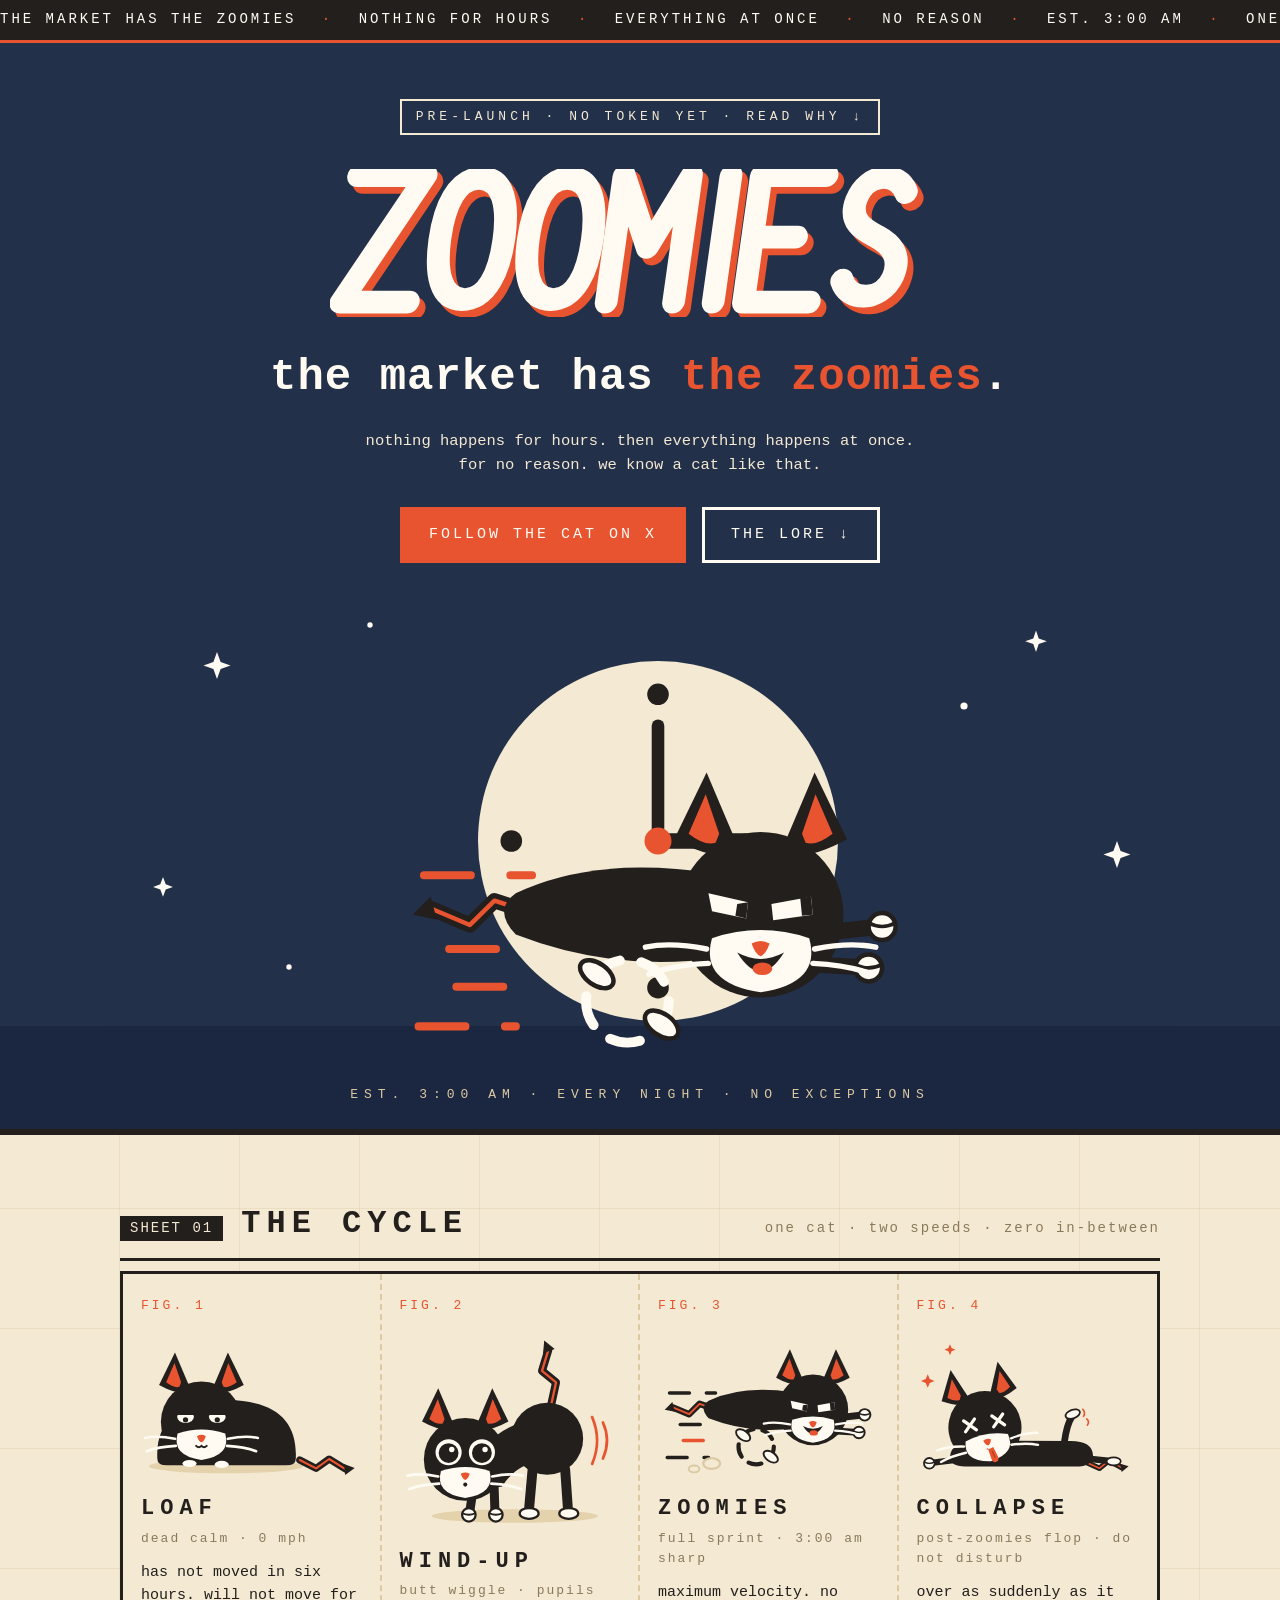
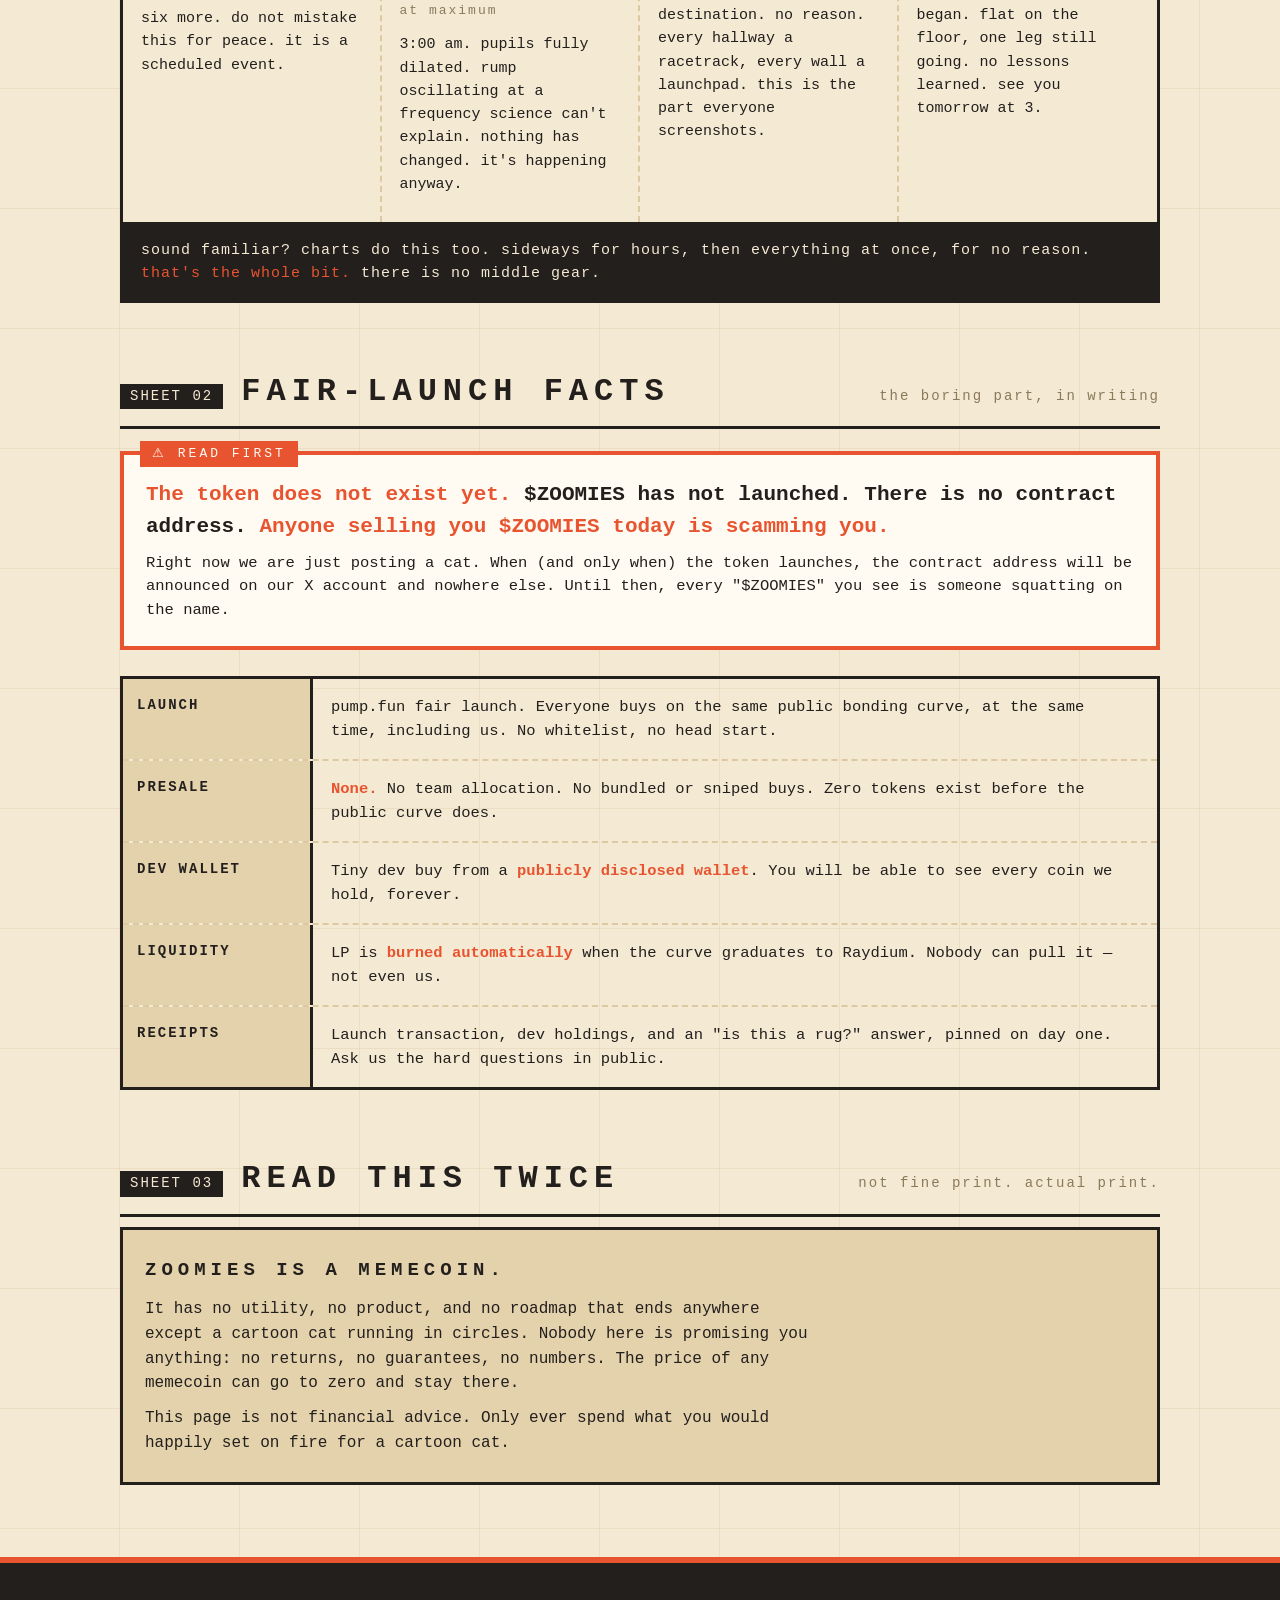
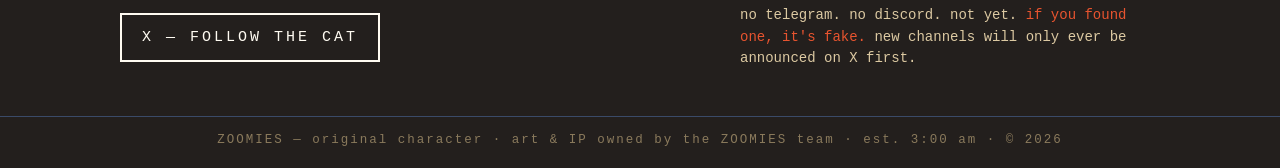
==== index.html @ c8ecef13 "Deploy ZOOMIES one-pager" ====
<!doctype html>
<html lang="en">
<head>
<meta charset="utf-8">
<meta name="viewport" content="width=device-width, initial-scale=1">
<title>ZOOMIES — the market has the zoomies</title>
<meta name="description" content="ZOOMIES: a cat that inexplicably sprints at full speed at 3am. Dead calm or maximum velocity, no in-between. Pre-launch — the token does not exist yet.">
<meta property="og:title" content="ZOOMIES — the market has the zoomies">
<meta property="og:description" content="A cat that inexplicably sprints at full speed at 3am. Pre-launch: the token does not exist yet — anyone selling you $ZOOMIES today is scamming you.">
<link rel="icon" href="data:image/svg+xml,%3Csvg xmlns='http://www.w3.org/2000/svg' viewBox='0 0 100 100'%3E%3Crect width='100' height='100' fill='%23E8542F'/%3E%3Ccircle cx='50' cy='52' r='42' fill='%23F4E9D3'/%3E%3Cpath d='M28 40 L37 18 L48 37 Z' fill='%23231F1D'/%3E%3Cpath d='M72 40 L63 18 L52 37 Z' fill='%23231F1D'/%3E%3Ccircle cx='50' cy='60' r='27' fill='%23231F1D'/%3E%3Ccircle cx='41' cy='56' r='7' fill='%23FFFBF2'/%3E%3Ccircle cx='59' cy='56' r='7' fill='%23FFFBF2'/%3E%3Ccircle cx='41' cy='57' r='5' fill='%23231F1D'/%3E%3Ccircle cx='59' cy='57' r='5' fill='%23231F1D'/%3E%3C/svg%3E">
<style>
  :root{
    --ink:#231F1D;
    --paper:#F4E9D3;
    --milk:#FFFBF2;
    --signal:#E8542F;
    --night:#22304A;
    --night-deep:#1B2740;
    --toast:#E3D2AC;
    --toast-line:#DCC9A2;
    --mono:"Courier New", Courier, "Nimbus Mono PS", monospace;
  }
  *{box-sizing:border-box;margin:0;padding:0}
  html{scroll-behavior:smooth}
  body{
    background:var(--paper);
    color:var(--ink);
    font-family:var(--mono);
    font-size:17px;
    line-height:1.55;
    /* faint print-paper grain: hairline registration grid */
    background-image:
      repeating-linear-gradient(0deg, transparent 0 119px, rgba(220,201,162,.35) 119px 120px),
      repeating-linear-gradient(90deg, transparent 0 119px, rgba(220,201,162,.35) 119px 120px);
  }
  a{color:inherit}
  img,svg{display:block;max-width:100%}
  .visually-hidden{position:absolute;width:1px;height:1px;overflow:hidden;clip:rect(0 0 0 0);white-space:nowrap}

  /* ---------- ticker ---------- */
  .ticker{
    background:var(--ink);
    color:var(--milk);
    overflow:hidden;
    border-bottom:3px solid var(--signal);
    font-size:14px;
    letter-spacing:3px;
    text-transform:uppercase;
    padding:9px 0;
    white-space:nowrap;
  }
  .ticker__track{display:inline-block;white-space:nowrap;padding-left:0}
  .ticker__track b{color:var(--signal);font-weight:normal;padding:0 14px}

  /* ---------- hero ---------- */
  .hero{
    background:var(--night);
    color:var(--milk);
    border-bottom:6px solid var(--ink);
    position:relative;
    overflow:hidden;
  }
  .hero__inner{max-width:1080px;margin:0 auto;padding:56px 20px 0}
  .hero__badge{
    display:inline-block;
    border:2px solid var(--paper);
    color:var(--paper);
    font-size:13px;
    letter-spacing:4px;
    padding:6px 14px;
    text-decoration:none;
  }
  .hero__badge:hover{background:var(--paper);color:var(--night)}
  .hero__wordmark{margin:34px auto 0;max-width:620px}
  .hero__tagline{
    text-align:center;
    font-size:clamp(24px,4.6vw,44px);
    font-weight:bold;
    letter-spacing:1px;
    margin:26px auto 0;
    max-width:820px;
  }
  .hero__tagline em{font-style:normal;color:var(--signal)}
  .hero__sub{
    text-align:center;
    color:var(--paper);
    max-width:560px;
    margin:18px auto 0;
    font-size:15.5px;
  }
  .hero__cta{
    display:flex;
    justify-content:center;
    gap:16px;
    flex-wrap:wrap;
    margin:30px auto 8px;
  }
  .btn{
    font-family:var(--mono);
    font-size:15px;
    letter-spacing:3px;
    text-transform:uppercase;
    text-decoration:none;
    padding:13px 26px;
    border:3px solid var(--milk);
    color:var(--milk);
    background:transparent;
  }
  .btn--solid{background:var(--signal);border-color:var(--signal);color:var(--milk)}
  .btn--solid:hover{background:var(--milk);color:var(--signal)}
  .btn:hover{background:var(--milk);color:var(--night)}
  /* the SVG's ground band occupies the bottom 9.64% of its height;
     this gradient extends the band full-bleed across the section */
  .hero__art{
    margin-top:8px;
    background:linear-gradient(to top, var(--night-deep) 9.64%, transparent 9.64%);
  }
  .hero__art svg{max-width:1080px;margin:0 auto}
  .hero__est{
    background:var(--night-deep);
    text-align:center;
    color:var(--toast-line);
    letter-spacing:6px;
    font-size:13px;
    margin:0;
    padding:10px 20px 24px;
  }

  /* ---------- sheet sections ---------- */
  .sheet{max-width:1080px;margin:64px auto;padding:0 20px}
  .sheet__head{
    display:flex;
    align-items:baseline;
    gap:18px;
    border-bottom:3px solid var(--ink);
    padding-bottom:10px;
    margin-bottom:10px;
    flex-wrap:wrap;
  }
  .sheet__no{
    background:var(--ink);
    color:var(--paper);
    padding:2px 10px;
    font-size:14px;
    letter-spacing:2px;
  }
  .sheet__title{
    font-size:clamp(22px,3.4vw,32px);
    letter-spacing:6px;
    text-transform:uppercase;
    font-weight:bold;
  }
  .sheet__note{color:#8A7A5C;font-size:14px;letter-spacing:2px;margin-left:auto}

  /* ---------- lore panels ---------- */
  .cycle{
    display:grid;
    grid-template-columns:repeat(auto-fit,minmax(230px,1fr));
    gap:0;
    border:3px solid var(--ink);
    background:var(--paper);
  }
  .beat{
    border-right:2px dashed var(--toast-line);
    padding:22px 18px 26px;
    display:flex;
    flex-direction:column;
  }
  .beat:last-child{border-right:none}
  .beat__num{
    font-size:13px;
    letter-spacing:3px;
    color:var(--signal);
    margin-bottom:6px;
  }
  .beat__art{margin:6px 0 14px;min-height:150px;display:flex;align-items:flex-end}
  .beat__art svg{width:100%;height:auto}
  .beat__name{
    font-size:22px;
    font-weight:bold;
    letter-spacing:6px;
    margin-bottom:2px;
  }
  .beat__speed{font-size:13px;letter-spacing:2px;color:#8A7A5C;margin-bottom:12px}
  .beat__text{font-size:15px}
  .cycle-footnote{
    border:3px solid var(--ink);
    border-top:none;
    background:var(--ink);
    color:var(--paper);
    padding:14px 18px;
    font-size:15px;
    letter-spacing:1px;
  }
  .cycle-footnote b{color:var(--signal);font-weight:normal}

  /* ---------- facts ---------- */
  .scam-warning{
    border:4px solid var(--signal);
    background:var(--milk);
    padding:24px 22px;
    margin:22px 0 26px;
    position:relative;
  }
  .scam-warning::before{
    content:"⚠ READ FIRST";
    position:absolute;
    top:-14px;
    left:16px;
    background:var(--signal);
    color:var(--milk);
    font-size:13px;
    letter-spacing:3px;
    padding:3px 12px;
  }
  .scam-warning p{font-size:clamp(17px,2.4vw,21px);font-weight:bold;line-height:1.5}
  .scam-warning p+p{margin-top:10px;font-weight:normal;font-size:15.5px}
  .scam-warning .no-token{color:var(--signal)}
  .facts{border:3px solid var(--ink)}
  .fact{
    display:grid;
    grid-template-columns:190px 1fr;
    border-bottom:2px dashed var(--toast-line);
  }
  .fact:last-child{border-bottom:none}
  .fact dt{
    background:var(--toast);
    padding:16px 14px;
    font-weight:bold;
    letter-spacing:2px;
    font-size:14px;
    text-transform:uppercase;
    border-right:3px solid var(--ink);
  }
  .fact dd{padding:16px 18px;font-size:15.5px}
  .fact dd b{color:var(--signal);font-weight:bold}

  /* ---------- disclosure ---------- */
  .disclosure{
    border:3px solid var(--ink);
    background:var(--toast);
    padding:26px 22px;
  }
  .disclosure h3{
    font-size:19px;
    letter-spacing:5px;
    margin-bottom:12px;
    text-transform:uppercase;
  }
  .disclosure p{font-size:16px;max-width:70ch}
  .disclosure p+p{margin-top:10px}

  /* ---------- footer ---------- */
  footer{
    background:var(--ink);
    color:var(--paper);
    border-top:6px solid var(--signal);
    margin-top:72px;
  }
  .foot__inner{
    max-width:1080px;
    margin:0 auto;
    padding:42px 20px 46px;
    display:flex;
    flex-wrap:wrap;
    gap:26px;
    align-items:center;
    justify-content:space-between;
  }
  .foot__links a{
    color:var(--milk);
    letter-spacing:3px;
    text-transform:uppercase;
    font-size:15px;
    text-decoration:none;
    border:2px solid var(--milk);
    padding:11px 20px;
    display:inline-block;
  }
  .foot__links a:hover{background:var(--signal);border-color:var(--signal)}
  .foot__fake{font-size:14px;color:var(--toast-line);max-width:420px}
  .foot__fake b{color:var(--signal);font-weight:normal}
  .foot__legal{
    border-top:1px solid #3a4a68;
    text-align:center;
    font-size:12.5px;
    letter-spacing:2px;
    color:#8A7A5C;
    padding:14px 20px 18px;
  }

  @media (max-width:560px){
    .fact{grid-template-columns:1fr}
    .fact dt{border-right:none;border-bottom:2px solid var(--ink);padding:10px 14px}
    .beat{border-right:none;border-bottom:2px dashed var(--toast-line)}
    .beat:last-child{border-bottom:none}
  }

  /* ---------- motion (only if user allows) ---------- */
  @media (prefers-reduced-motion: no-preference){
    .ticker__track{animation:ticker 26s linear infinite}
    @keyframes ticker{from{transform:translateX(0)}to{transform:translateX(-50%)}}

    .spin{transform-box:fill-box;transform-origin:center;animation:spin .45s linear infinite}
    @keyframes spin{to{transform:rotate(360deg)}}

    .streak{stroke-dasharray:52 44;animation:streak .5s linear infinite}
    @keyframes streak{to{stroke-dashoffset:-96}}

    .twinkle{animation:twinkle 2.6s ease-in-out infinite}
    .twinkle:nth-child(2n){animation-delay:.9s}
    .twinkle:nth-child(3n){animation-delay:1.7s;animation-duration:3.4s}
    @keyframes twinkle{0%,100%{opacity:1}50%{opacity:.25}}

    .wiggle{transform-box:fill-box;transform-origin:50% 95%;animation:wiggle .35s ease-in-out infinite alternate}
    @keyframes wiggle{from{transform:rotate(-1.6deg)}to{transform:rotate(1.6deg)}}

    .twitch{transform-box:fill-box;transform-origin:50% 100%;animation:twitch 1.8s ease-in-out infinite}
    @keyframes twitch{0%,72%,100%{transform:rotate(0)}78%{transform:rotate(-7deg)}84%{transform:rotate(5deg)}90%{transform:rotate(-3deg)}}

    .breathe{transform-box:fill-box;transform-origin:50% 100%;animation:breathe 4s ease-in-out infinite}
    @keyframes breathe{0%,100%{transform:scaleY(1)}50%{transform:scaleY(1.015)}}

    .hero__badge,.hero__wordmark,.hero__tagline,.hero__sub,.hero__cta{
      animation:rise .7s cubic-bezier(.2,.8,.3,1) both;
    }
    .hero__wordmark{animation-delay:.08s}
    .hero__tagline{animation-delay:.18s}
    .hero__sub{animation-delay:.28s}
    .hero__cta{animation-delay:.38s}
    @keyframes rise{from{opacity:0;transform:translateY(16px)}to{opacity:1;transform:none}}

    .hero__art svg{animation:runin 1s cubic-bezier(.16,.9,.28,1) both;animation-delay:.15s}
    @keyframes runin{from{opacity:0;transform:translateX(-70px)}to{opacity:1;transform:none}}
  }
</style>
</head>
<body>

<!-- ======================================================================
     Canon art defs — copied verbatim from art/rubberhose/model-sheet.svg
     (#ear #head #face-* #mitt #sock #tail #wheel) + banner wordmark.
     Referenced by every inline drawing below; never redrawn freehand.
====================================================================== -->
<svg width="0" height="0" style="position:absolute" aria-hidden="true" focusable="false">
  <defs>
    <g id="ear">
      <path d="M 26 -78 L 60 -158 L 96 -84 Q 60 -64 34 -66 Z" fill="#231F1D"/>
      <path d="M 46 -90 L 61 -134 L 80 -90 Q 62 -76 50 -80 Z" fill="#E8542F"/>
    </g>
    <g id="head">
      <use href="#ear"/>
      <use href="#ear" transform="scale(-1,1)"/>
      <circle r="92" fill="#231F1D"/>
      <path d="M -54 26 Q 0 8 54 26 Q 68 76 0 86 Q -68 76 -54 26 Z" fill="#FFFBF2"/>
      <path d="M -10 32 Q 0 26 10 32 Q 6 44 0 46 Q -6 44 -10 32 Z" fill="#E8542F"/>
      <g stroke="#FFFBF2" stroke-width="6" stroke-linecap="round" fill="none">
        <path d="M 60 38 Q 100 30 128 36"/>
        <path d="M 58 54 Q 98 56 124 66"/>
        <path d="M -60 38 Q -100 30 -128 36"/>
        <path d="M -58 54 Q -98 56 -124 66"/>
      </g>
    </g>
    <g id="face-loaf">
      <g>
        <ellipse cx="-36" cy="-12" rx="19" ry="14" fill="#FFFBF2"/>
        <ellipse cx="36" cy="-12" rx="19" ry="14" fill="#FFFBF2"/>
        <path d="M -57 -14 Q -36 -34 -15 -14 L -15 -26 L -57 -26 Z" fill="#231F1D"/>
        <path d="M 15 -14 Q 36 -34 57 -14 L 57 -26 L 15 -26 Z" fill="#231F1D"/>
        <rect x="-57" y="-30" width="42" height="14" fill="#231F1D"/>
        <rect x="15" y="-30" width="42" height="14" fill="#231F1D"/>
        <circle cx="-36" cy="-5" r="6" fill="#231F1D"/>
        <circle cx="36" cy="-5" r="6" fill="#231F1D"/>
      </g>
      <path d="M -12 54 Q -6 60 0 54 Q 6 60 12 54" stroke="#231F1D" stroke-width="4.5" fill="none" stroke-linecap="round"/>
    </g>
    <g id="face-windup">
      <circle cx="-37" cy="-16" r="29" fill="#FFFBF2"/>
      <circle cx="37" cy="-16" r="29" fill="#FFFBF2"/>
      <circle cx="-37" cy="-14" r="22" fill="#231F1D"/>
      <circle cx="37" cy="-14" r="22" fill="#231F1D"/>
      <circle cx="-30" cy="-22" r="6" fill="#FFFBF2"/>
      <circle cx="44" cy="-22" r="6" fill="#FFFBF2"/>
      <circle cx="0" cy="56" r="4.5" fill="#231F1D"/>
    </g>
    <g id="face-sprint">
      <path d="M -58 -24 L -14 -14 L -16 4 L -54 -4 Z" fill="#FFFBF2"/>
      <path d="M 12 -12 L 56 -20 L 58 0 L 14 6 Z" fill="#FFFBF2"/>
      <path d="M -26 -12 L -14 -14 L -16 4 L -28 1 Z" fill="#231F1D"/>
      <path d="M 44 -19 L 56 -20 L 58 0 L 46 1 Z" fill="#231F1D"/>
      <path d="M -26 42 Q 0 84 26 42 Q 0 56 -26 42 Z" fill="#231F1D"/>
      <ellipse cx="2" cy="60" rx="11" ry="7" fill="#E8542F"/>
    </g>
    <g id="face-collapse">
      <g stroke="#FFFBF2" stroke-width="8" stroke-linecap="round" fill="none">
        <path d="M -50 -26 L -22 2"/>
        <path d="M -22 -26 L -50 2"/>
        <path d="M 22 -26 L 50 2"/>
        <path d="M 50 -26 L 22 2"/>
      </g>
      <path d="M -14 52 Q -8 56 -2 52 L 2 78 Q 4 92 14 90 Q 24 88 18 72 L 12 52 Q 0 58 -14 52 Z" fill="#E8542F"/>
      <path d="M 8 62 L 12 78" stroke="#B93C1D" stroke-width="3" fill="none" stroke-linecap="round"/>
    </g>
    <g id="mitt">
      <circle r="15" fill="#FFFBF2" stroke="#231F1D" stroke-width="5"/>
      <path d="M -15 -4 Q 0 4 15 -4" stroke="#231F1D" stroke-width="4" fill="none"/>
    </g>
    <g id="sock">
      <ellipse rx="21" ry="12" fill="#FFFBF2" stroke="#231F1D" stroke-width="5"/>
    </g>
    <g id="tail">
      <path d="M 0 0 L 18 -40 L -6 -70 L 16 -110" stroke="#231F1D" stroke-width="17" fill="none" stroke-linecap="round" stroke-linejoin="round"/>
      <path d="M 0 0 L 18 -40 L -6 -70 L 16 -110" stroke="#E8542F" stroke-width="5" fill="none" stroke-linecap="round" stroke-linejoin="round"/>
      <path d="M 4 -106 L 30 -110 L 12 -132 Z" fill="#231F1D"/>
    </g>
    <!-- wheel, ink stroke (day/cream backgrounds) -->
    <g id="wheel">
      <circle r="46" fill="none" stroke="#231F1D" stroke-width="11" stroke-dasharray="34 24" stroke-linecap="round"/>
      <use href="#sock" transform="translate(38,26) rotate(35)"/>
      <use href="#sock" transform="translate(-34,-30) rotate(35)"/>
    </g>
    <!-- wheel, milk stroke (3AM Blue night backgrounds, per banner.svg) -->
    <g id="wheel-night">
      <circle r="46" fill="none" stroke="#FFFBF2" stroke-width="11" stroke-dasharray="34 24" stroke-linecap="round"/>
      <use href="#sock" transform="translate(38,26) rotate(35)"/>
      <use href="#sock" transform="translate(-34,-30) rotate(35)"/>
    </g>
    <!-- hand-stroked wordmark skeletons (banner.svg) -->
    <g id="wordmark" fill="none" stroke-linecap="round" stroke-linejoin="round">
      <path d="M 0 0 H 80 L 0 150 H 80"/>
      <path transform="translate(105,0)" d="M 40 3 C 12 3 2 36 2 75 C 2 114 12 147 40 147 C 68 147 78 114 78 75 C 78 36 68 3 40 3 Z"/>
      <path transform="translate(210,0)" d="M 40 3 C 12 3 2 36 2 75 C 2 114 12 147 40 147 C 68 147 78 114 78 75 C 78 36 68 3 40 3 Z"/>
      <path transform="translate(315,0)" d="M 0 150 V 0 L 40 85 L 80 0 V 150"/>
      <path transform="translate(412,0)" d="M 30 0 V 150"/>
      <path transform="translate(478,0)" d="M 78 0 H 0 V 150 H 78 M 0 73 H 52"/>
      <path transform="translate(583,0)" d="M 70 20 C 56 -6 20 -4 12 28 C 5 56 30 66 42 72 C 58 80 76 94 68 120 C 58 150 20 150 8 124"/>
    </g>
  </defs>
</svg>

<!-- ============================ ticker ============================ -->
<div class="ticker" aria-hidden="true">
  <div class="ticker__track">
    <span>the market has the zoomies <b>·</b> nothing for hours <b>·</b> everything at once <b>·</b> no reason <b>·</b> est. 3:00 am <b>·</b> one cat, two speeds <b>·</b> </span><span>the market has the zoomies <b>·</b> nothing for hours <b>·</b> everything at once <b>·</b> no reason <b>·</b> est. 3:00 am <b>·</b> one cat, two speeds <b>·</b> </span>
  </div>
</div>

<!-- ============================ hero ============================ -->
<header class="hero">
  <div class="hero__inner">
    <div style="text-align:center">
      <a class="hero__badge" href="#facts">PRE-LAUNCH · NO TOKEN YET · READ WHY ↓</a>
    </div>

    <div class="hero__wordmark" role="img" aria-label="ZOOMIES">
      <svg viewBox="-34 -8 736 176">
        <g transform="skewX(-8)">
          <use href="#wordmark" transform="translate(8,8)" stroke="#E8542F" stroke-width="27"/>
          <use href="#wordmark" stroke="#FFFBF2" stroke-width="27"/>
        </g>
      </svg>
    </div>

    <h1 class="hero__tagline">the market has <em>the&nbsp;zoomies</em>.</h1>
    <p class="hero__sub">nothing happens for hours. then everything happens at once. for no reason. we know a cat like that.</p>

    <nav class="hero__cta" aria-label="Primary">
      <a class="btn btn--solid" href="https://x.com/zoomiesthecat" rel="me noopener" target="_blank">follow the cat on&nbsp;X</a>
      <a class="btn" href="#cycle">the lore ↓</a>
    </nav>
  </div>

  <!-- 3AM sprint: clock-moon pulled BEHIND the cat so the ink body punches out -->
  <div class="hero__art" role="img" aria-label="ZOOMIES, an ink-black rubber-hose cartoon cat, sprinting at full speed across a cream clock-moon stuck at 3:00, under a 3AM blue night sky">
    <svg viewBox="0 0 1200 560">
      <!-- sky twinkles -->
      <g fill="#FFFBF2">
        <path class="twinkle" d="M 130 90 l 4 11 11 4 -11 4 -4 11 -4 -11 -11 -4 11 -4 Z"/>
        <path class="twinkle" d="M 1040 66 l 3 9 9 3 -9 3 -3 9 -3 -9 -9 -3 9 -3 Z"/>
        <path class="twinkle" d="M 1130 300 l 4 11 11 4 -11 4 -4 11 -4 -11 -11 -4 11 -4 Z"/>
        <path class="twinkle" d="M 70 340 l 3 8 8 3 -8 3 -3 8 -3 -8 -8 -3 8 -3 Z"/>
        <circle class="twinkle" cx="960" cy="150" r="4"/>
        <circle class="twinkle" cx="300" cy="60" r="3"/>
        <circle class="twinkle" cx="210" cy="440" r="3"/>
      </g>
      <!-- ground band -->
      <rect y="506" width="1200" height="54" fill="#1B2740"/>
      <!-- clock-moon stuck at 3:00, behind the cat -->
      <g transform="translate(620,300)">
        <circle r="200" fill="#F4E9D3"/>
        <g fill="#231F1D">
          <circle cy="-163" r="12"/>
          <circle cx="163" r="12"/>
          <circle cy="163" r="12"/>
          <circle cx="-163" r="12"/>
        </g>
        <path d="M 0 0 V -128" stroke="#231F1D" stroke-width="14" stroke-linecap="round"/>
        <path d="M 0 0 H 96" stroke="#231F1D" stroke-width="17" stroke-linecap="round"/>
        <circle r="15" fill="#E8542F"/>
      </g>
      <!-- ZOOMIES at full sprint (model-sheet pose 3) -->
      <g transform="translate(330,90)">
        <g class="streak" stroke="#E8542F" stroke-width="9" stroke-linecap="round">
          <line x1="30" y1="248" x2="150" y2="248"/>
          <line x1="58" y1="330" x2="148" y2="330"/>
          <line x1="66" y1="372" x2="160" y2="372"/>
        </g>
        <line class="streak" x1="24" y1="416" x2="132" y2="416" stroke="#E8542F" stroke-width="9" stroke-linecap="round"/>
        <use href="#tail" transform="translate(150,290) rotate(-96)"/>
        <path d="M 352 246 Q 220 226 132 268 Q 106 286 132 314 Q 240 356 356 340 Z" fill="#231F1D"/>
        <g transform="translate(256,388)"><use class="spin" href="#wheel-night"/></g>
        <path d="M 420 318 L 528 306" stroke="#231F1D" stroke-width="18" stroke-linecap="round"/>
        <path d="M 410 344 L 512 350" stroke="#231F1D" stroke-width="18" stroke-linecap="round"/>
        <use href="#mitt" transform="translate(539,305)"/>
        <use href="#mitt" transform="translate(524,351)"/>
        <g transform="translate(404,292)">
          <use href="#head"/>
          <use href="#face-sprint"/>
        </g>
      </g>
    </svg>
  </div>
  <p class="hero__est">EST. 3:00 AM · EVERY NIGHT · NO EXCEPTIONS</p>
</header>

<!-- ============================ lore ============================ -->
<main>
<section class="sheet" id="cycle" aria-labelledby="cycle-title">
  <div class="sheet__head">
    <span class="sheet__no">SHEET 01</span>
    <h2 class="sheet__title" id="cycle-title">The Cycle</h2>
    <span class="sheet__note">one cat · two speeds · zero in-between</span>
  </div>

  <div class="cycle">
    <!-- 1 LOAF -->
    <article class="beat">
      <p class="beat__num">FIG. 1</p>
      <div class="beat__art" role="img" aria-label="ZOOMIES in loaf mode: a bread-shaped black cat, eyes half closed, completely still">
        <svg viewBox="95 285 500 305">
          <g class="breathe">
            <ellipse cx="288" cy="562" rx="175" ry="16" fill="#E3D2AC"/>
            <use href="#tail" transform="translate(455,548) rotate(93) scale(0.95)"/>
            <path d="M 132 545 C 128 458 182 414 292 412 C 402 414 450 460 446 545 Q 446 560 424 560 L 154 560 Q 132 560 132 545 Z" fill="#231F1D"/>
            <g transform="translate(232,462)">
              <use href="#head"/>
              <use href="#face-loaf"/>
            </g>
            <ellipse cx="205" cy="556" rx="16" ry="8" fill="#FFFBF2"/>
            <ellipse cx="278" cy="558" rx="16" ry="8" fill="#FFFBF2"/>
          </g>
        </svg>
      </div>
      <h3 class="beat__name">LOAF</h3>
      <p class="beat__speed">dead calm · 0 mph</p>
      <p class="beat__text">has not moved in six hours. will not move for six more. do not mistake this for peace. it is a scheduled event.</p>
    </article>

    <!-- 2 WIND-UP -->
    <article class="beat">
      <p class="beat__num">FIG. 2</p>
      <div class="beat__art" role="img" aria-label="ZOOMIES winding up: butt raised, tail bolt vertical, pupils fully dilated">
        <svg viewBox="35 170 490 450">
          <ellipse cx="290" cy="588" rx="185" ry="15" fill="#E3D2AC"/>
          <g class="wiggle">
            <use href="#tail" transform="translate(372,336) rotate(-12) scale(1.05)"/>
            <g stroke="#E8542F" stroke-width="6" fill="none" stroke-linecap="round">
              <path d="M 462 368 Q 484 420 462 472"/>
              <path d="M 486 380 Q 504 420 486 460"/>
            </g>
            <circle cx="362" cy="416" r="80" fill="#231F1D"/>
            <path d="M 330 372 Q 226 396 178 500 Q 210 534 262 522 Q 300 462 372 466 Z" fill="#231F1D"/>
            <path d="M 200 512 L 190 578" stroke="#231F1D" stroke-width="20" stroke-linecap="round"/>
            <path d="M 244 520 L 246 578" stroke="#231F1D" stroke-width="20" stroke-linecap="round"/>
            <use href="#mitt" transform="translate(188,585)"/>
            <use href="#mitt" transform="translate(248,585)"/>
            <path d="M 330 480 L 322 570" stroke="#231F1D" stroke-width="22" stroke-linecap="round"/>
            <path d="M 402 484 L 408 570" stroke="#231F1D" stroke-width="22" stroke-linecap="round"/>
            <use href="#sock" transform="translate(322,582)"/>
            <use href="#sock" transform="translate(410,582)"/>
            <g transform="translate(180,462)">
              <use href="#head"/>
              <use href="#face-windup"/>
            </g>
          </g>
        </svg>
      </div>
      <h3 class="beat__name">WIND-UP</h3>
      <p class="beat__speed">butt wiggle · pupils at maximum</p>
      <p class="beat__text">3:00 am. pupils fully dilated. rump oscillating at a frequency science can't explain. nothing has changed. it's happening anyway.</p>
    </article>

    <!-- 3 ZOOMIES -->
    <article class="beat">
      <p class="beat__num">FIG. 3</p>
      <div class="beat__art" role="img" aria-label="ZOOMIES at full sprint: body stretched horizontal, legs a blurred wheel, tail bolt streaming behind">
        <svg viewBox="0 115 575 355">
          <g class="streak" stroke="#231F1D" stroke-width="9" stroke-linecap="round">
            <line x1="30" y1="248" x2="150" y2="248"/>
            <line x1="58" y1="330" x2="148" y2="330"/>
            <line x1="24" y1="416" x2="132" y2="416"/>
          </g>
          <line class="streak" x1="66" y1="372" x2="160" y2="372" stroke="#E8542F" stroke-width="9" stroke-linecap="round"/>
          <use href="#tail" transform="translate(150,290) rotate(-96)"/>
          <path d="M 352 246 Q 220 226 132 268 Q 106 286 132 314 Q 240 356 356 340 Z" fill="#231F1D"/>
          <g transform="translate(256,388)"><use class="spin" href="#wheel"/></g>
          <path d="M 420 318 L 528 306" stroke="#231F1D" stroke-width="18" stroke-linecap="round"/>
          <path d="M 410 344 L 512 350" stroke="#231F1D" stroke-width="18" stroke-linecap="round"/>
          <use href="#mitt" transform="translate(539,305)"/>
          <use href="#mitt" transform="translate(524,351)"/>
          <ellipse cx="140" cy="432" rx="22" ry="14" fill="none" stroke="#DCC9A2" stroke-width="6"/>
          <ellipse cx="94" cy="446" rx="14" ry="9" fill="none" stroke="#DCC9A2" stroke-width="5"/>
          <g transform="translate(404,292)">
            <use href="#head"/>
            <use href="#face-sprint"/>
          </g>
        </svg>
      </div>
      <h3 class="beat__name">ZOOMIES</h3>
      <p class="beat__speed">full sprint · 3:00 am sharp</p>
      <p class="beat__text">maximum velocity. no destination. no reason. every hallway a racetrack, every wall a launchpad. this is the part everyone screenshots.</p>
    </article>

    <!-- 4 COLLAPSE -->
    <article class="beat">
      <p class="beat__num">FIG. 4</p>
      <div class="beat__art" role="img" aria-label="ZOOMIES collapsed flat like a pancake, tongue out, one hind leg still sticking straight up and twitching">
        <svg viewBox="25 250 560 355">
          <use href="#tail" transform="translate(452,566) rotate(90) scale(0.8)"/>
          <path d="M 108 552 Q 110 512 178 510 L 412 512 Q 466 512 468 548 Q 468 576 424 576 L 146 576 Q 106 574 108 552 Z" fill="#231F1D"/>
          <path d="M 148 556 L 66 566" stroke="#231F1D" stroke-width="16" stroke-linecap="round"/>
          <use href="#mitt" transform="translate(56,568) scale(0.9)"/>
          <path d="M 432 554 L 512 562" stroke="#231F1D" stroke-width="16" stroke-linecap="round"/>
          <use href="#sock" transform="translate(520,563) scale(0.85)"/>
          <g class="twitch">
            <path d="M 396 514 Q 402 470 414 452" stroke="#231F1D" stroke-width="17" stroke-linecap="round" fill="none"/>
            <use href="#sock" transform="translate(417,444) rotate(-20) scale(0.9)"/>
            <g stroke="#E8542F" stroke-width="4" stroke-linecap="round" fill="none">
              <path d="M 442 432 Q 450 440 444 450"/>
              <path d="M 452 456 Q 460 462 454 472"/>
            </g>
          </g>
          <g transform="translate(196,478) rotate(-10)">
            <use href="#head"/>
            <use href="#face-collapse"/>
          </g>
          <g fill="#E8542F">
            <path class="twinkle" d="M 52 344 l 5 12 12 5 -12 5 -5 12 -5 -12 -12 -5 12 -5 Z"/>
            <path class="twinkle" d="M 108 268 l 4 10 10 4 -10 4 -4 10 -4 -10 -10 -4 10 -4 Z"/>
          </g>
        </svg>
      </div>
      <h3 class="beat__name">COLLAPSE</h3>
      <p class="beat__speed">post-zoomies flop · do not disturb</p>
      <p class="beat__text">over as suddenly as it began. flat on the floor, one leg still going. no lessons learned. see you tomorrow at 3.</p>
    </article>
  </div>
  <p class="cycle-footnote">sound familiar? charts do this too. sideways for hours, then everything at once, for no reason. <b>that's the whole bit.</b> there is no middle gear.</p>
</section>

<!-- ============================ facts ============================ -->
<section class="sheet" id="facts" aria-labelledby="facts-title">
  <div class="sheet__head">
    <span class="sheet__no">SHEET 02</span>
    <h2 class="sheet__title" id="facts-title">Fair-Launch Facts</h2>
    <span class="sheet__note">the boring part, in writing</span>
  </div>

  <div class="scam-warning">
    <p><span class="no-token">The token does not exist yet.</span> $ZOOMIES has not launched. There is no contract address. <span class="no-token">Anyone selling you $ZOOMIES today is scamming you.</span></p>
    <p>Right now we are just posting a cat. When (and only when) the token launches, the contract address will be announced on our X account and nowhere else. Until then, every "$ZOOMIES" you see is someone squatting on the name.</p>
  </div>

  <dl class="facts">
    <div class="fact">
      <dt>Launch</dt>
      <dd>pump.fun fair launch. Everyone buys on the same public bonding curve, at the same time, including us. No whitelist, no head start.</dd>
    </div>
    <div class="fact">
      <dt>Presale</dt>
      <dd><b>None.</b> No team allocation. No bundled or sniped buys. Zero tokens exist before the public curve does.</dd>
    </div>
    <div class="fact">
      <dt>Dev wallet</dt>
      <dd>Tiny dev buy from a <b>publicly disclosed wallet</b>. You will be able to see every coin we hold, forever.</dd>
    </div>
    <div class="fact">
      <dt>Liquidity</dt>
      <dd>LP is <b>burned automatically</b> when the curve graduates to Raydium. Nobody can pull it — not even us.</dd>
    </div>
    <div class="fact">
      <dt>Receipts</dt>
      <dd>Launch transaction, dev holdings, and an "is this a rug?" answer, pinned on day one. Ask us the hard questions in public.</dd>
    </div>
  </dl>
</section>

<!-- ============================ disclosure ============================ -->
<section class="sheet" aria-labelledby="disclosure-title">
  <div class="sheet__head">
    <span class="sheet__no">SHEET 03</span>
    <h2 class="sheet__title" id="disclosure-title">Read This Twice</h2>
    <span class="sheet__note">not fine print. actual print.</span>
  </div>
  <div class="disclosure">
    <h3>ZOOMIES is a memecoin.</h3>
    <p>It has no utility, no product, and no roadmap that ends anywhere except a cartoon cat running in circles. Nobody here is promising you anything: no returns, no guarantees, no numbers. The price of any memecoin can go to zero and stay there.</p>
    <p>This page is not financial advice. Only ever spend what you would happily set on fire for a cartoon cat.</p>
  </div>
</section>
</main>

<!-- ============================ footer ============================ -->
<footer>
  <div class="foot__inner">
    <div class="foot__links">
      <a href="https://x.com/zoomiesthecat" rel="me noopener" target="_blank">X — follow the cat</a>
    </div>
    <p class="foot__fake">no telegram. no discord. not yet. <b>if you found one, it's fake.</b> new channels will only ever be announced on X first.</p>
  </div>
  <p class="foot__legal">ZOOMIES — original character · art &amp; IP owned by the ZOOMIES team · est. 3:00 am · © 2026</p>
</footer>

</body>
</html>
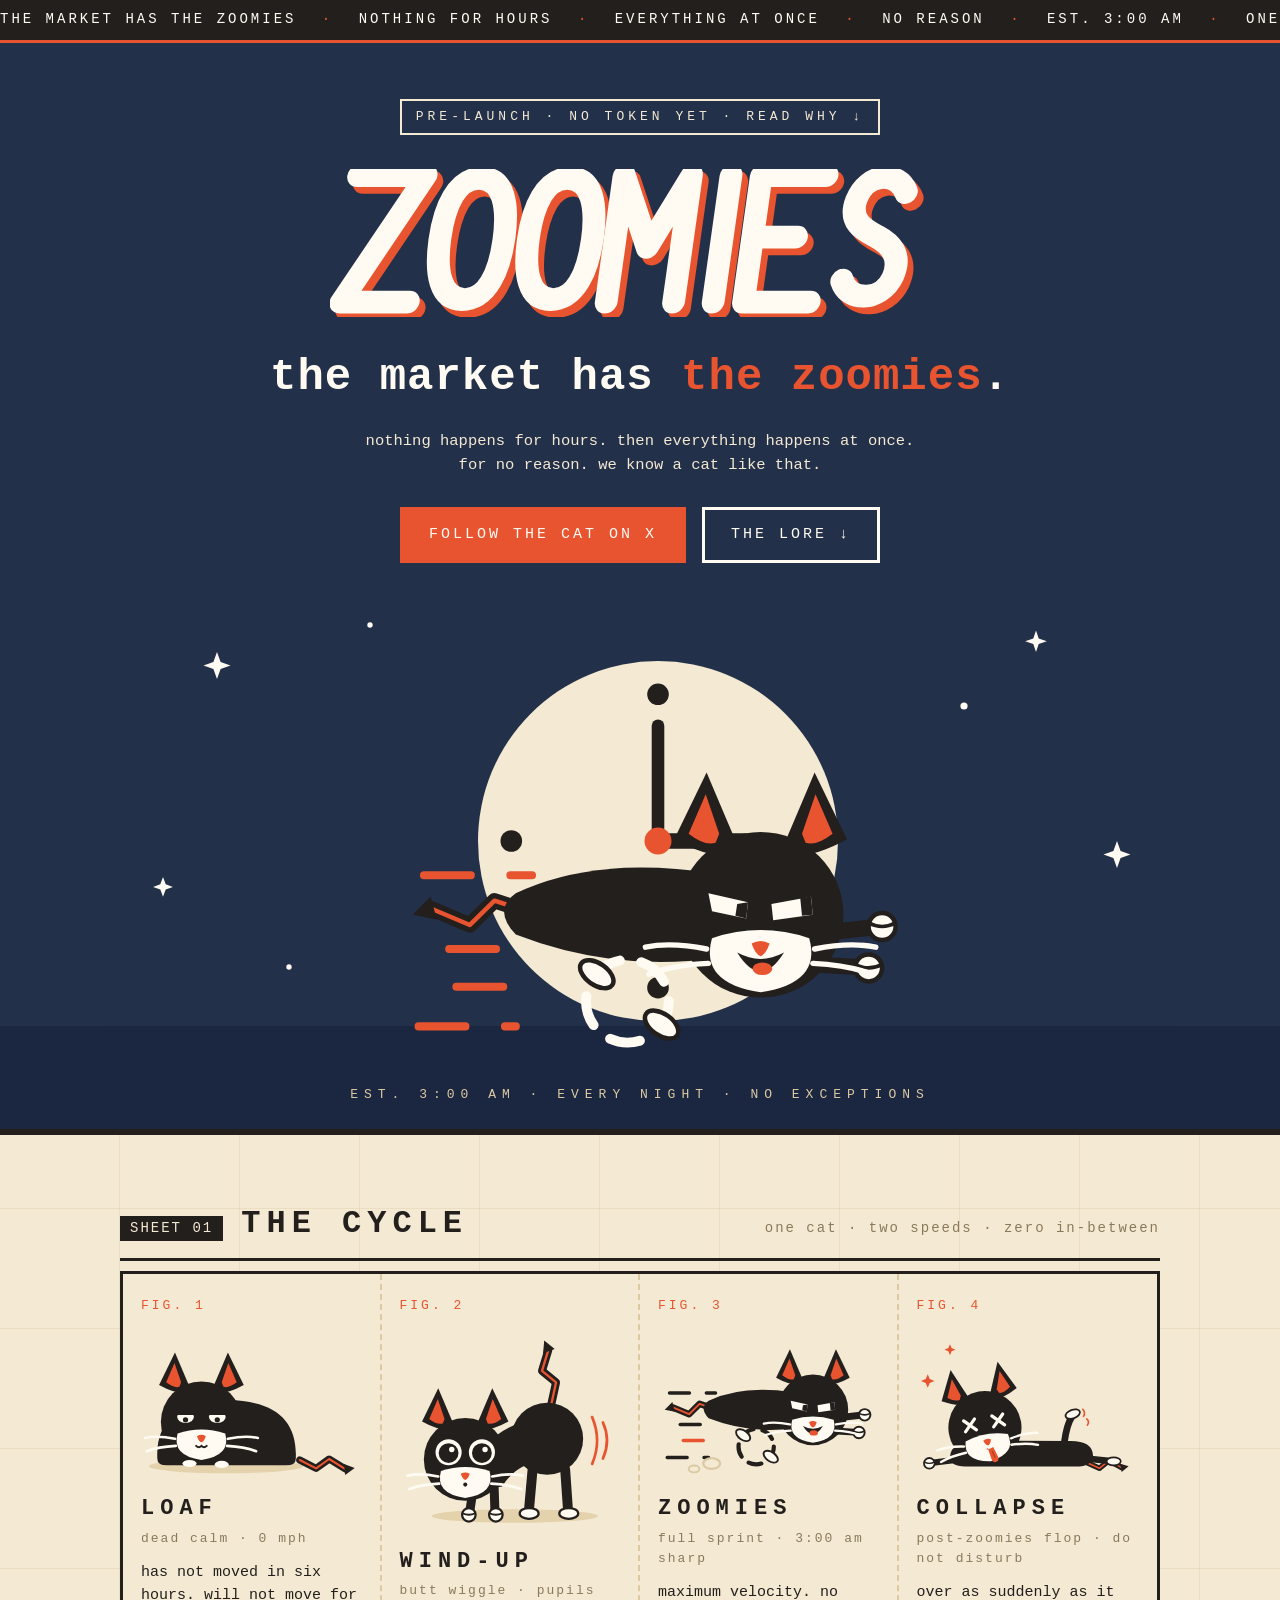
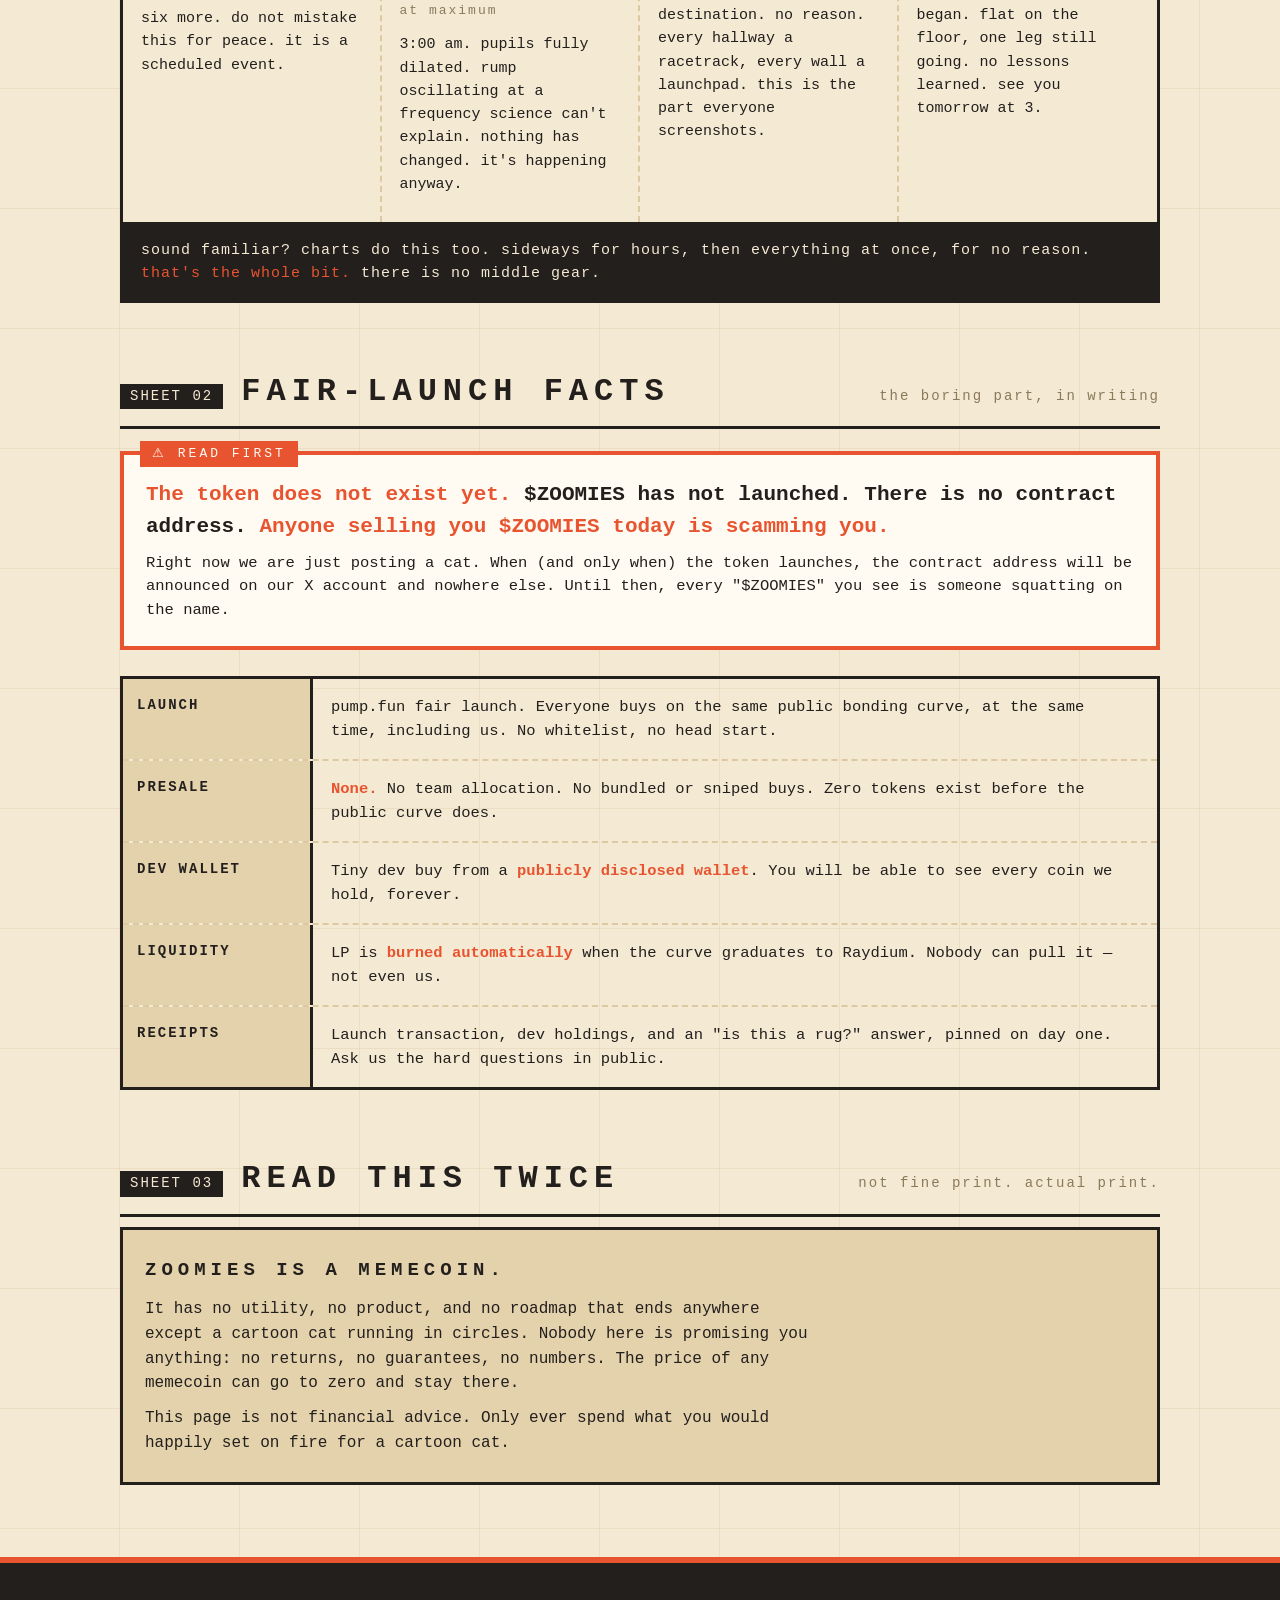
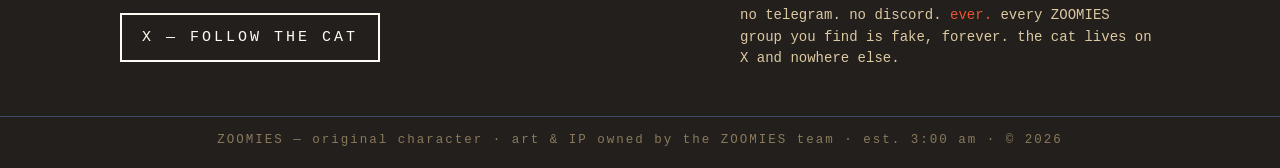
==== commit 1f4f9af0: "no telegram, ever" ====
--- a/index.html
+++ b/index.html
@@ -716,7 +716,7 @@
     <div class="foot__links">
       <a href="https://x.com/zoomiesthecat" rel="me noopener" target="_blank">X — follow the cat</a>
     </div>
-    <p class="foot__fake">no telegram. no discord. not yet. <b>if you found one, it's fake.</b> new channels will only ever be announced on X first.</p>
+    <p class="foot__fake">no telegram. no discord. <b>ever.</b> every ZOOMIES group you find is fake, forever. the cat lives on X and nowhere else.</p>
   </div>
   <p class="foot__legal">ZOOMIES — original character · art &amp; IP owned by the ZOOMIES team · est. 3:00 am · © 2026</p>
 </footer>
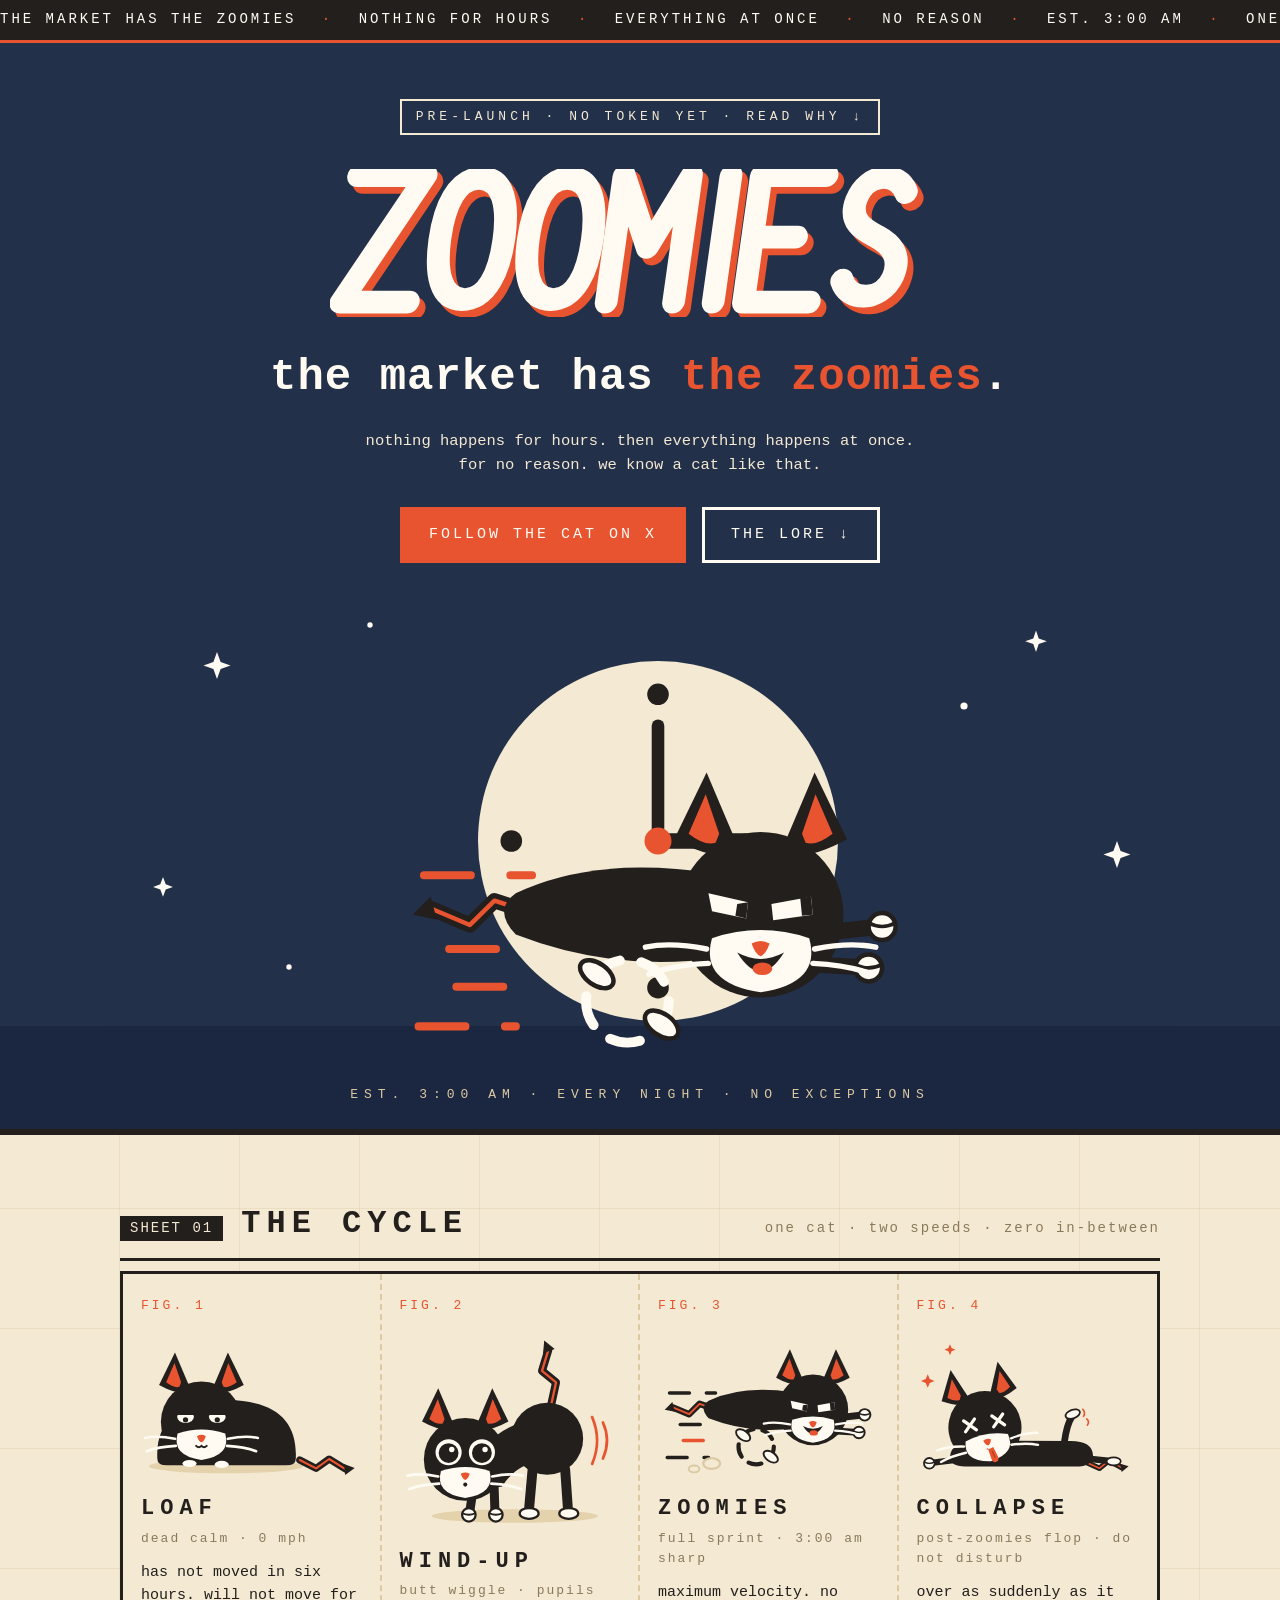
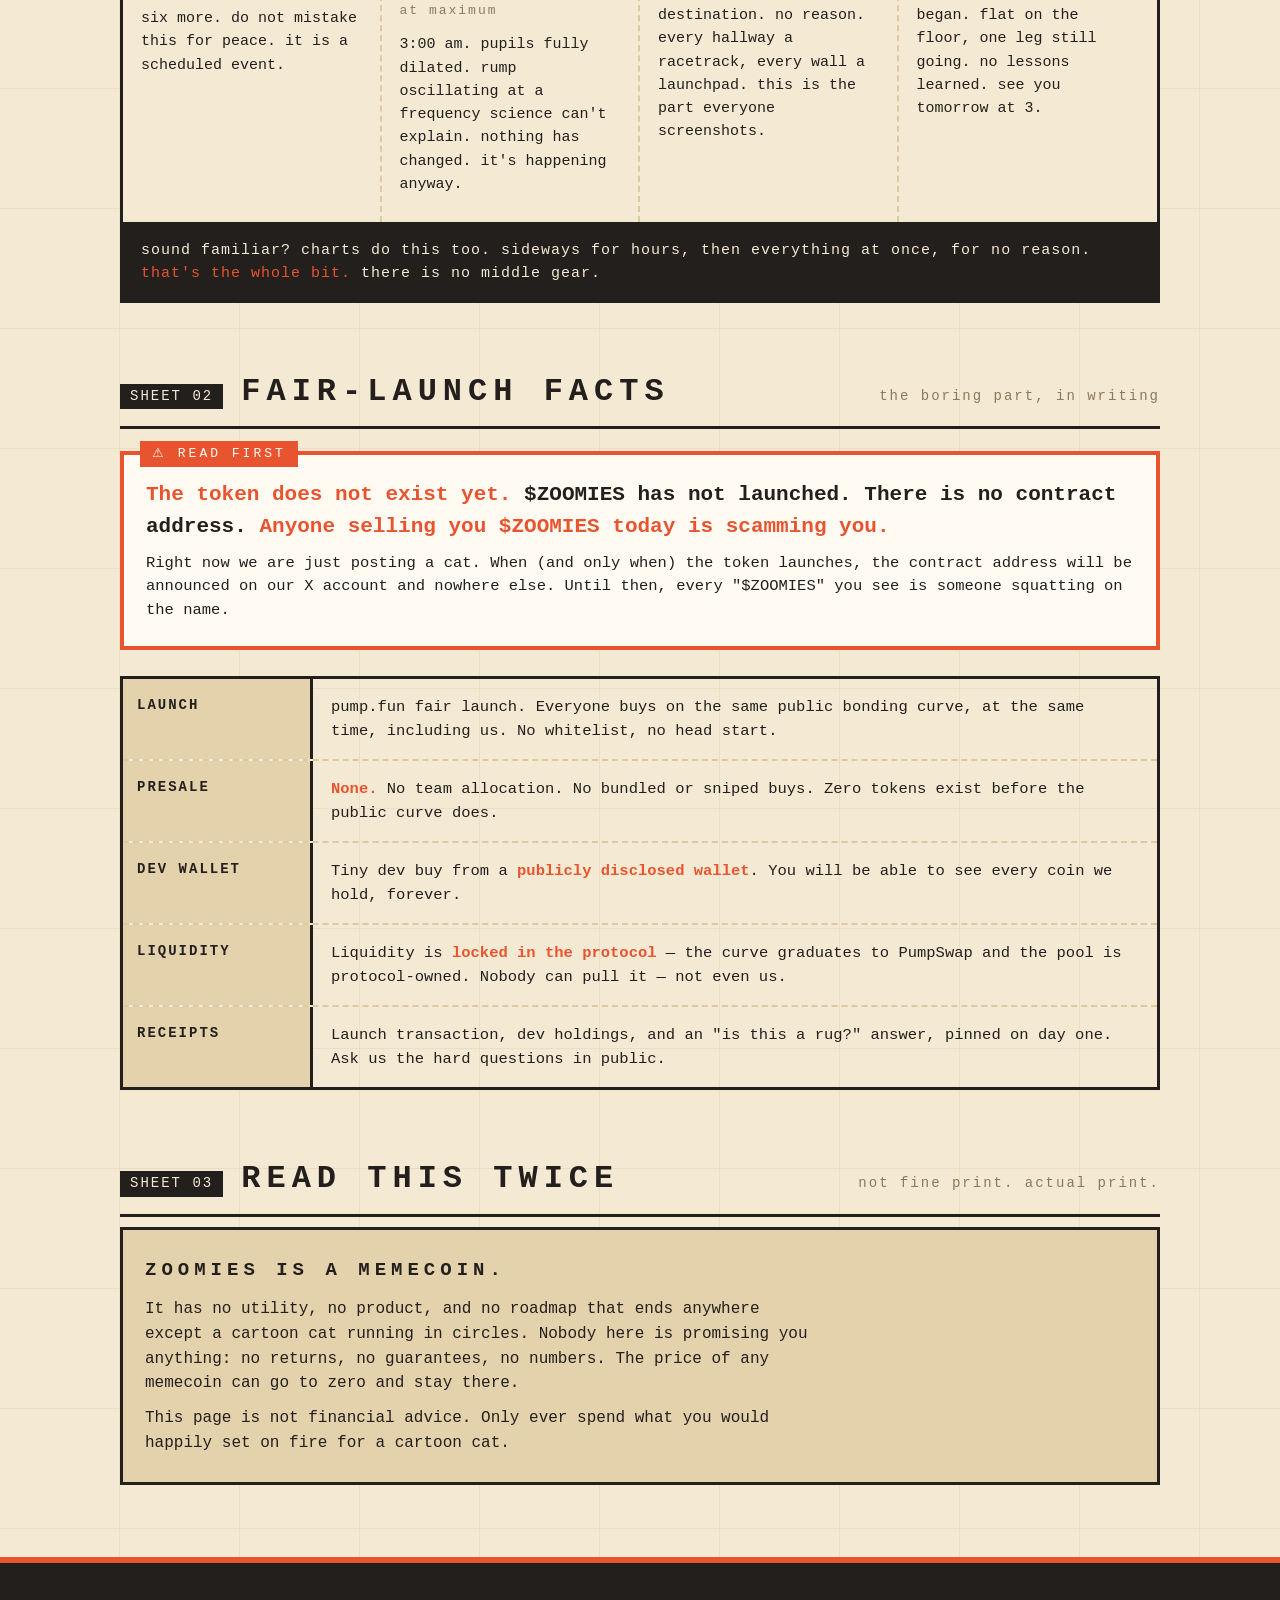
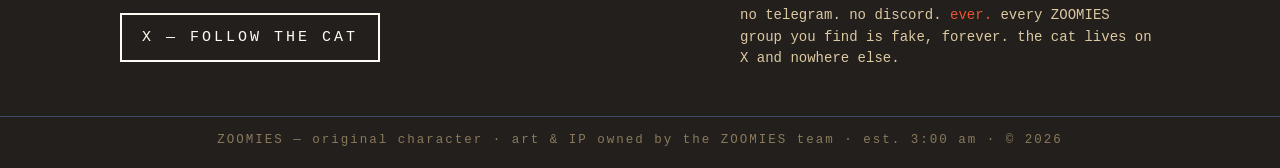
==== commit d94db8a5: "accurate graduation mechanics (PumpSwap)" ====
--- a/index.html
+++ b/index.html
@@ -686,7 +686,7 @@
     </div>
     <div class="fact">
       <dt>Liquidity</dt>
-      <dd>LP is <b>burned automatically</b> when the curve graduates to Raydium. Nobody can pull it — not even us.</dd>
+      <dd>Liquidity is <b>locked in the protocol</b> — the curve graduates to PumpSwap and the pool is protocol-owned. Nobody can pull it — not even us.</dd>
     </div>
     <div class="fact">
       <dt>Receipts</dt>
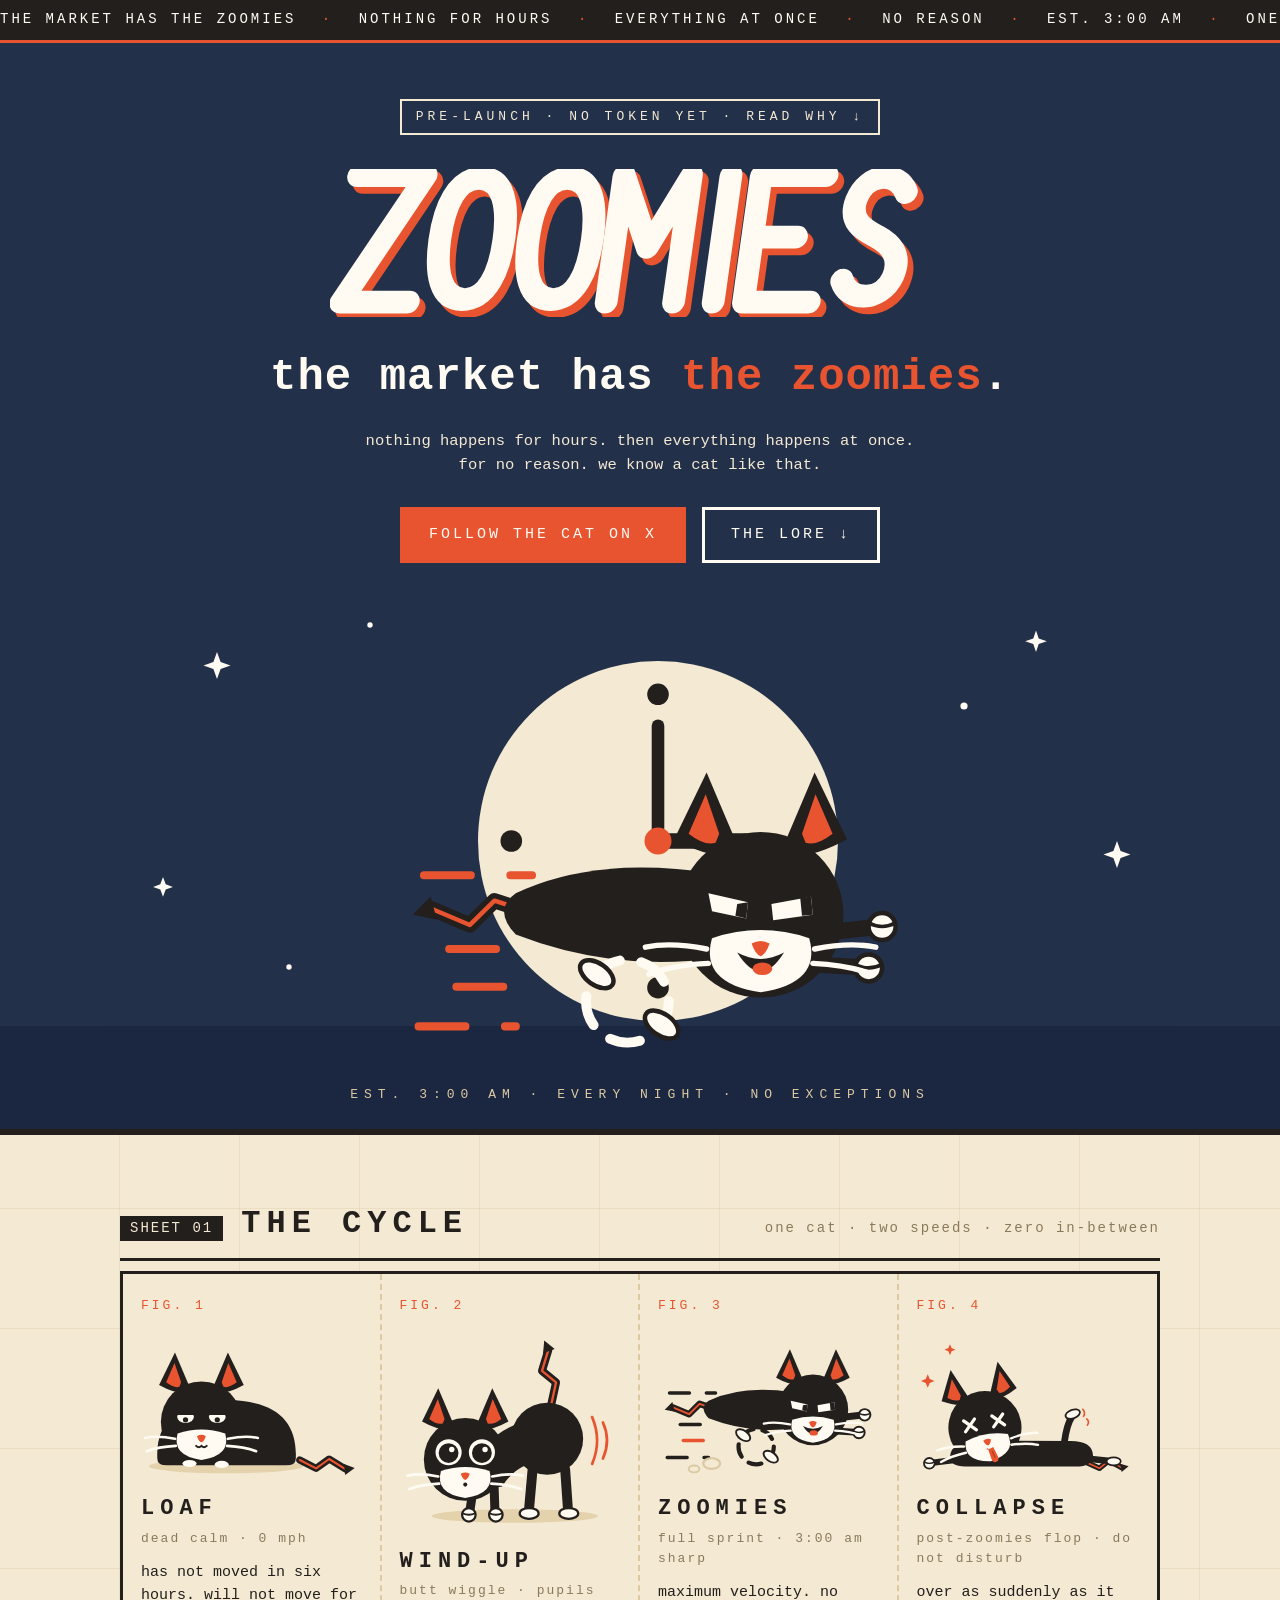
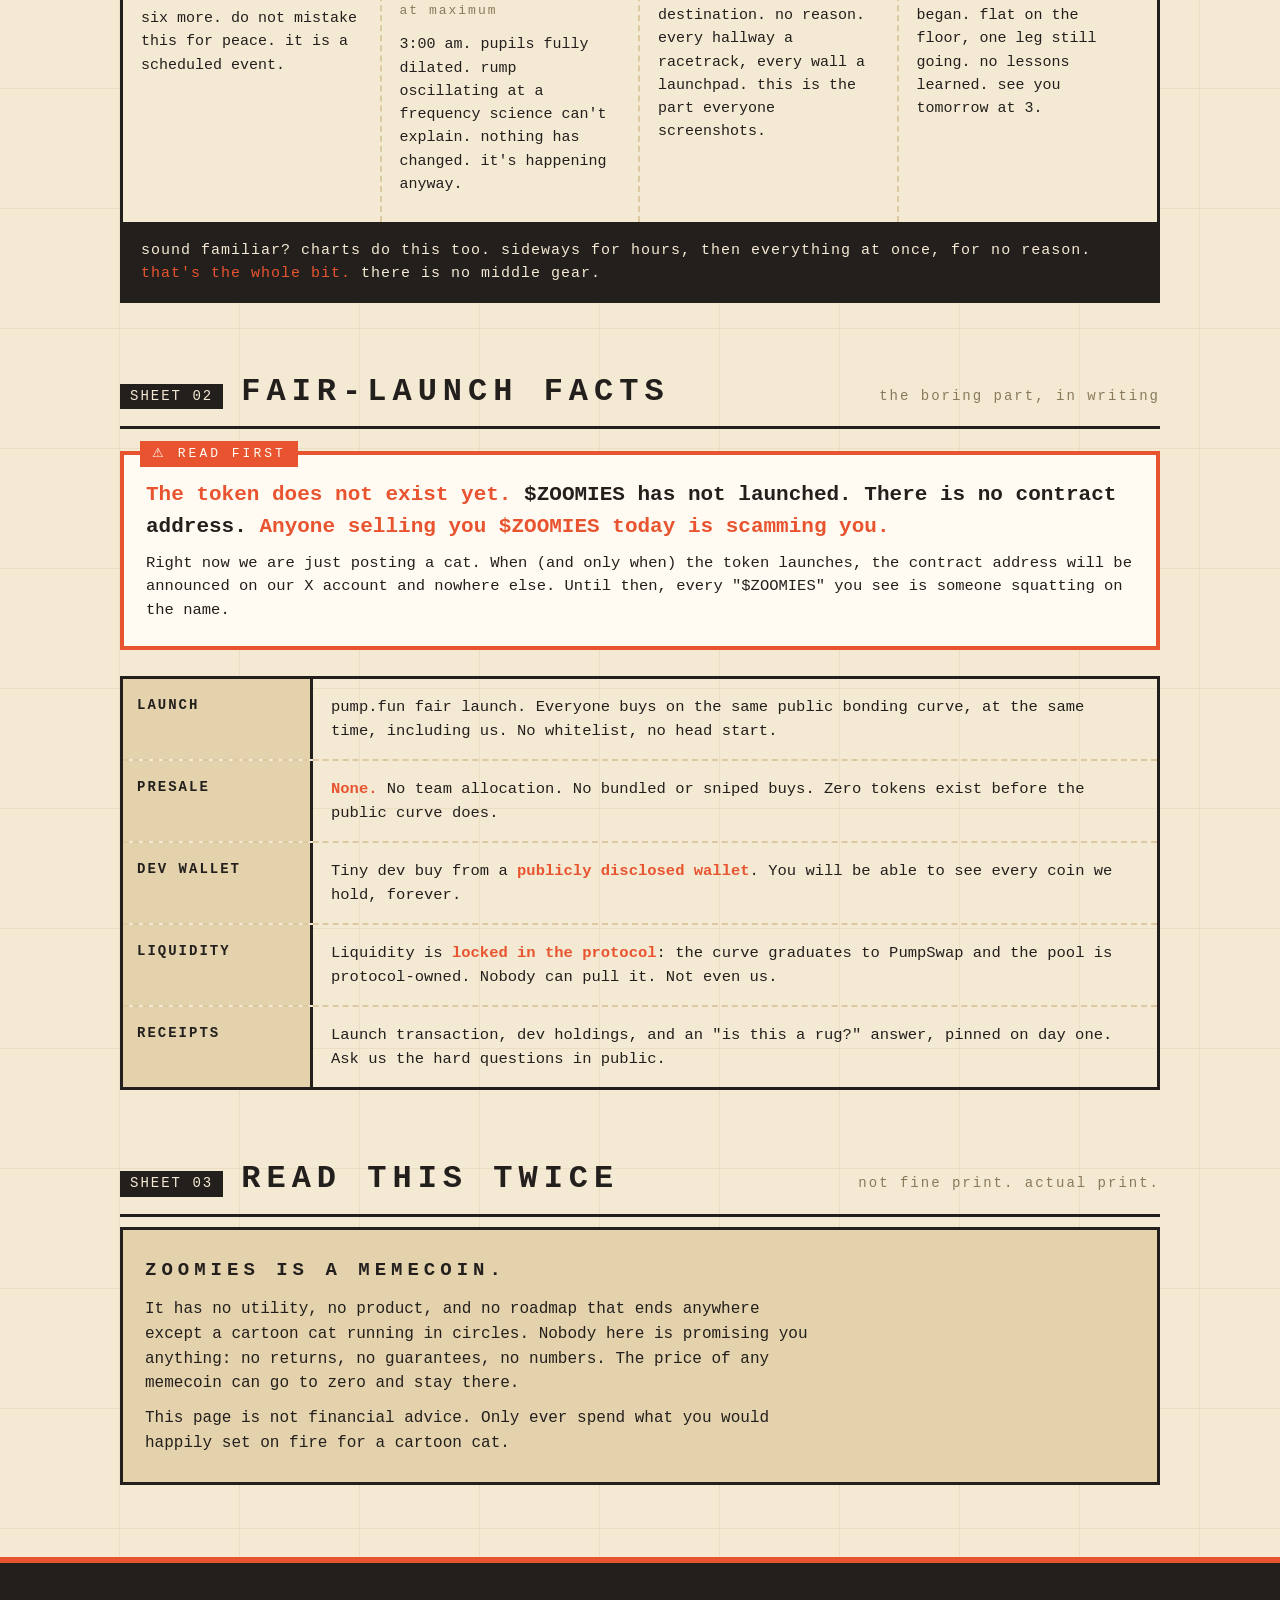
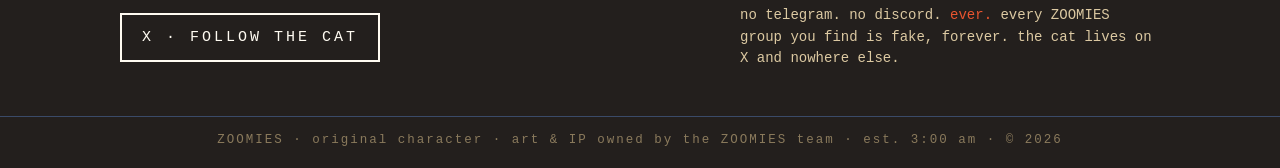
==== commit 186566c6: "typography pass" ====
--- a/index.html
+++ b/index.html
@@ -3,10 +3,10 @@
 <head>
 <meta charset="utf-8">
 <meta name="viewport" content="width=device-width, initial-scale=1">
-<title>ZOOMIES — the market has the zoomies</title>
-<meta name="description" content="ZOOMIES: a cat that inexplicably sprints at full speed at 3am. Dead calm or maximum velocity, no in-between. Pre-launch — the token does not exist yet.">
-<meta property="og:title" content="ZOOMIES — the market has the zoomies">
-<meta property="og:description" content="A cat that inexplicably sprints at full speed at 3am. Pre-launch: the token does not exist yet — anyone selling you $ZOOMIES today is scamming you.">
+<title>ZOOMIES · the market has the zoomies</title>
+<meta name="description" content="ZOOMIES: a cat that inexplicably sprints at full speed at 3am. Dead calm or maximum velocity, no in-between. Pre-launch: the token does not exist yet.">
+<meta property="og:title" content="ZOOMIES · the market has the zoomies">
+<meta property="og:description" content="A cat that inexplicably sprints at full speed at 3am. Pre-launch: the token does not exist yet. Anyone selling you $ZOOMIES today is scamming you.">
 <link rel="icon" href="data:image/svg+xml,%3Csvg xmlns='http://www.w3.org/2000/svg' viewBox='0 0 100 100'%3E%3Crect width='100' height='100' fill='%23E8542F'/%3E%3Ccircle cx='50' cy='52' r='42' fill='%23F4E9D3'/%3E%3Cpath d='M28 40 L37 18 L48 37 Z' fill='%23231F1D'/%3E%3Cpath d='M72 40 L63 18 L52 37 Z' fill='%23231F1D'/%3E%3Ccircle cx='50' cy='60' r='27' fill='%23231F1D'/%3E%3Ccircle cx='41' cy='56' r='7' fill='%23FFFBF2'/%3E%3Ccircle cx='59' cy='56' r='7' fill='%23FFFBF2'/%3E%3Ccircle cx='41' cy='57' r='5' fill='%23231F1D'/%3E%3Ccircle cx='59' cy='57' r='5' fill='%23231F1D'/%3E%3C/svg%3E">
 <style>
   :root{
@@ -686,7 +686,7 @@
     </div>
     <div class="fact">
       <dt>Liquidity</dt>
-      <dd>Liquidity is <b>locked in the protocol</b> — the curve graduates to PumpSwap and the pool is protocol-owned. Nobody can pull it — not even us.</dd>
+      <dd>Liquidity is <b>locked in the protocol</b>: the curve graduates to PumpSwap and the pool is protocol-owned. Nobody can pull it. Not even us.</dd>
     </div>
     <div class="fact">
       <dt>Receipts</dt>
@@ -714,11 +714,11 @@
 <footer>
   <div class="foot__inner">
     <div class="foot__links">
-      <a href="https://x.com/zoomiesthecat" rel="me noopener" target="_blank">X — follow the cat</a>
+      <a href="https://x.com/zoomiesthecat" rel="me noopener" target="_blank">X · follow the cat</a>
     </div>
     <p class="foot__fake">no telegram. no discord. <b>ever.</b> every ZOOMIES group you find is fake, forever. the cat lives on X and nowhere else.</p>
   </div>
-  <p class="foot__legal">ZOOMIES — original character · art &amp; IP owned by the ZOOMIES team · est. 3:00 am · © 2026</p>
+  <p class="foot__legal">ZOOMIES · original character · art &amp; IP owned by the ZOOMIES team · est. 3:00 am · © 2026</p>
 </footer>
 
 </body>
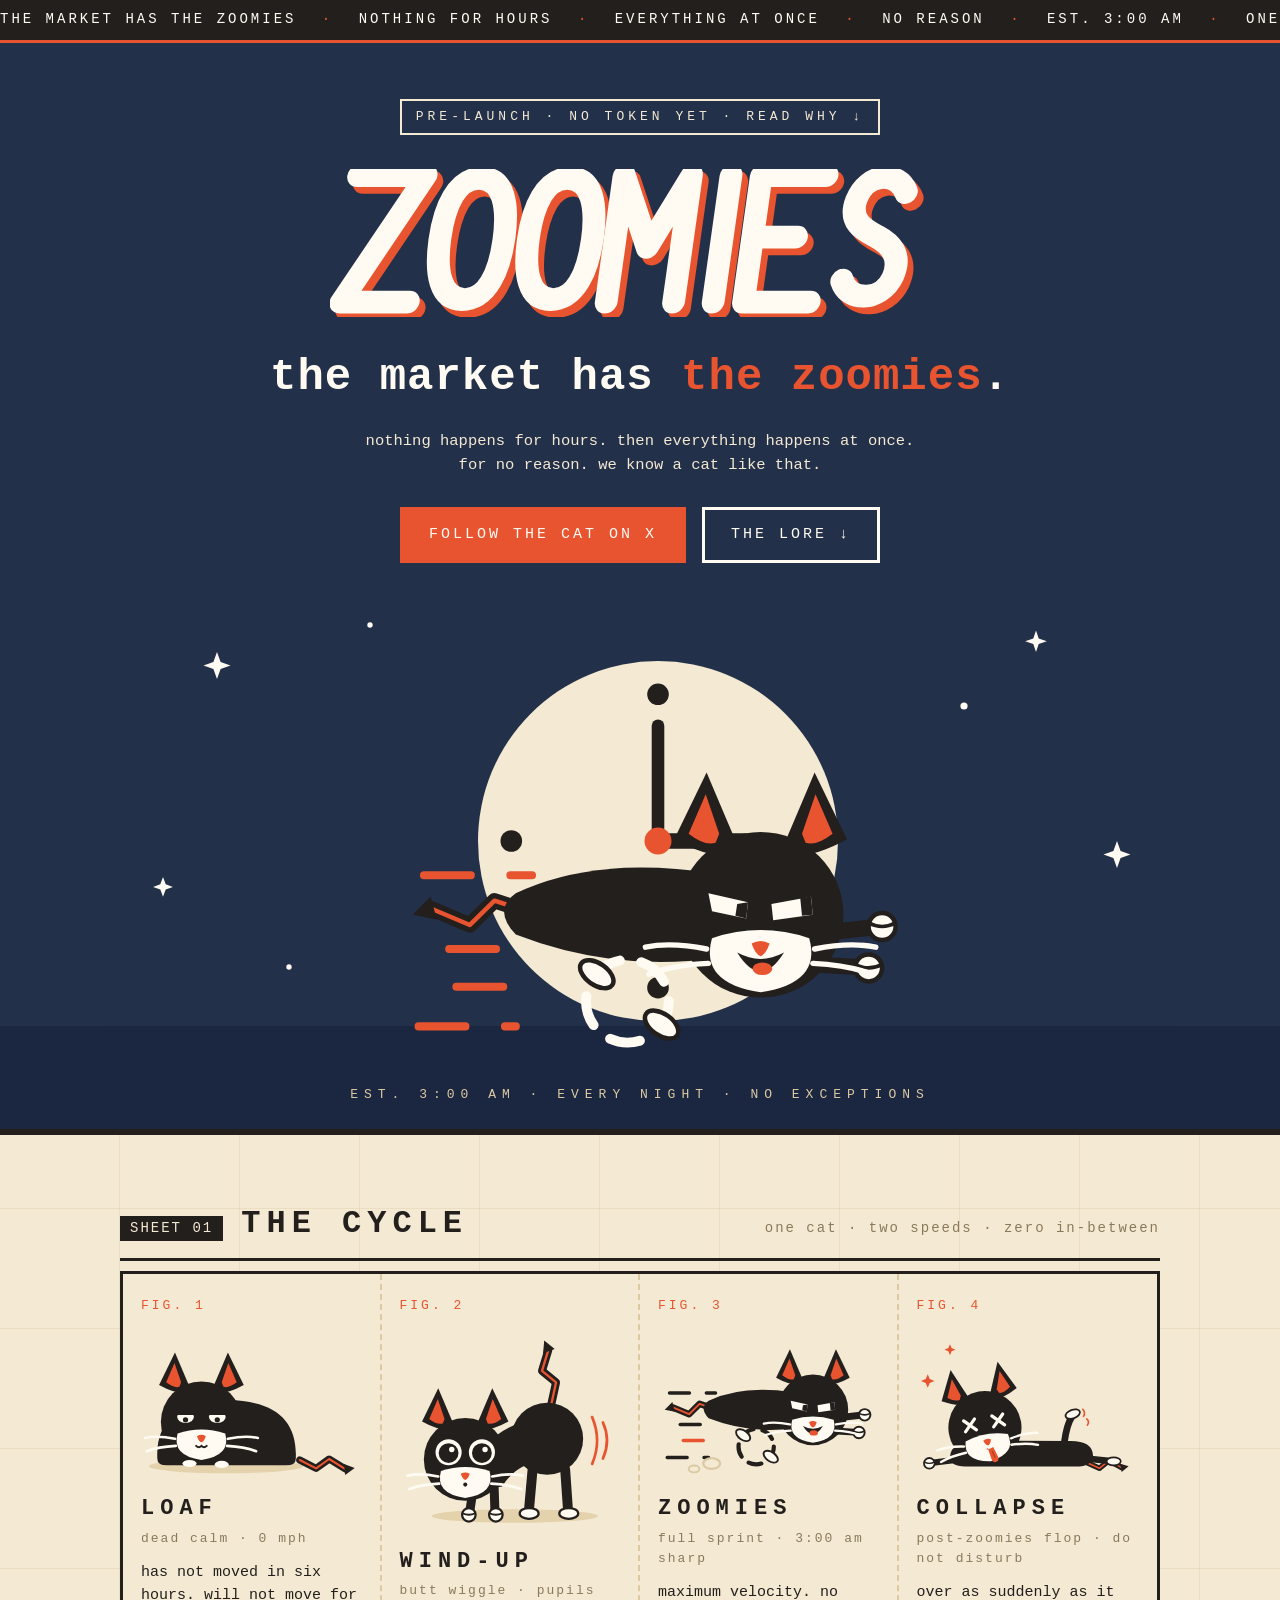
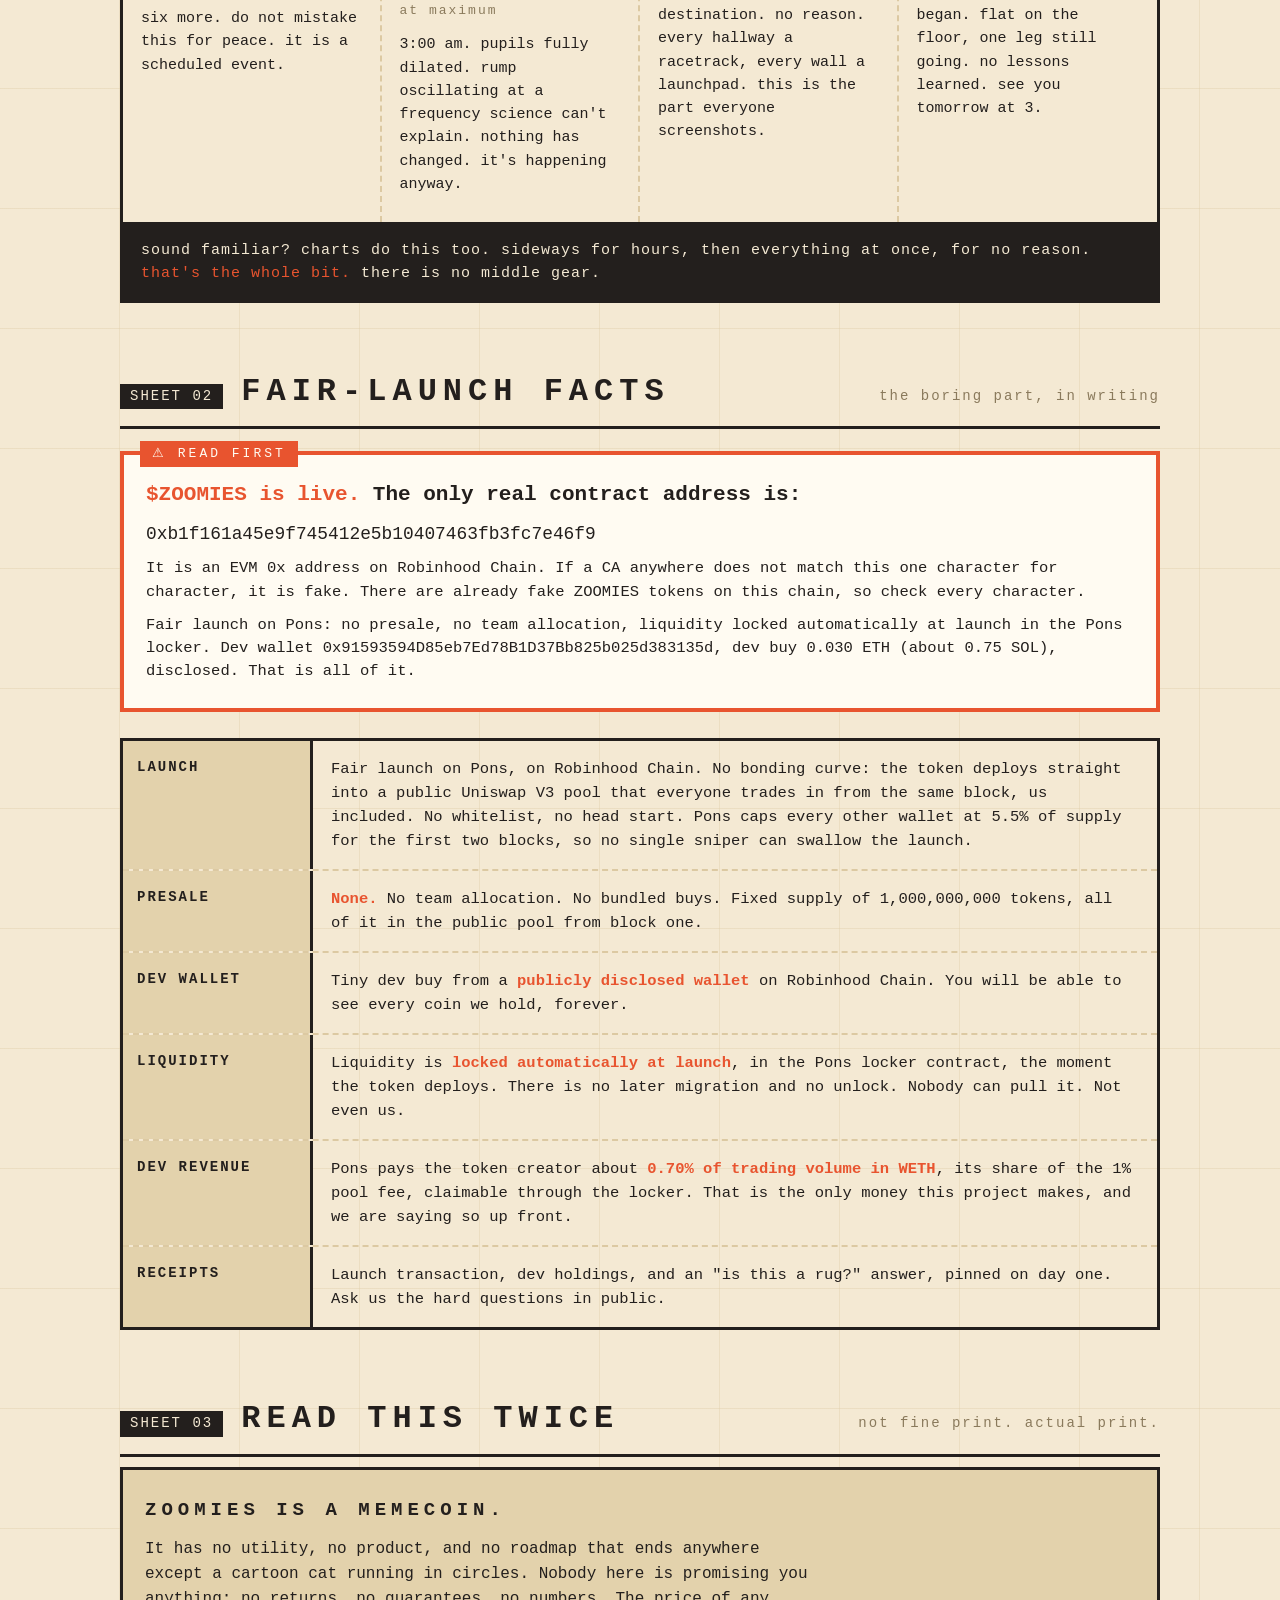
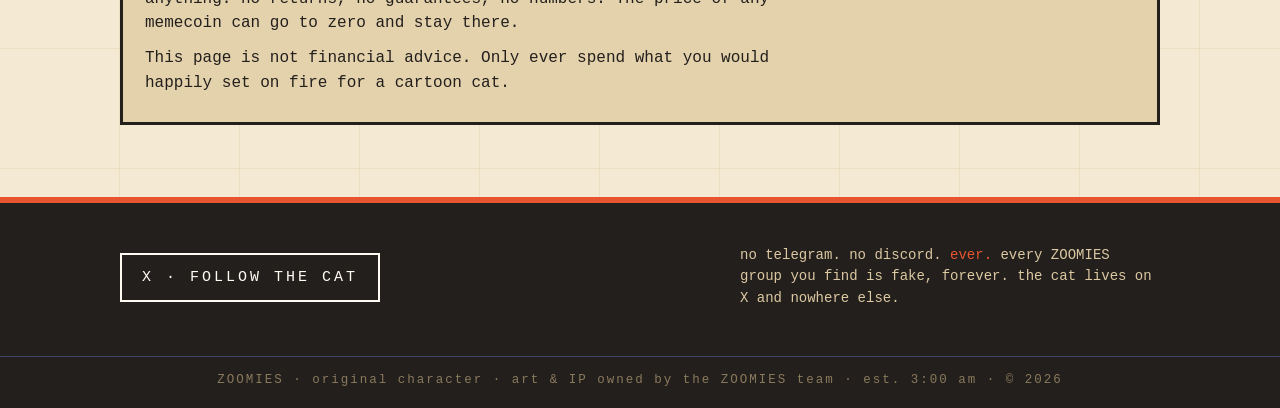
==== commit 9490a45f: "launch: ZOOMIES live, CA published" ====
--- a/index.html
+++ b/index.html
@@ -667,26 +667,32 @@
   </div>
 
   <div class="scam-warning">
-    <p><span class="no-token">The token does not exist yet.</span> $ZOOMIES has not launched. There is no contract address. <span class="no-token">Anyone selling you $ZOOMIES today is scamming you.</span></p>
-    <p>Right now we are just posting a cat. When (and only when) the token launches, the contract address will be announced on our X account and nowhere else. Until then, every "$ZOOMIES" you see is someone squatting on the name.</p>
+    <p><span class="no-token">$ZOOMIES is live.</span> The only real contract address is:</p>
+    <p style="font-family:monospace;font-size:1.05em;word-break:break-all;user-select:all"><code>0xb1f161a45e9f745412e5b10407463fb3fc7e46f9</code></p>
+    <p>It is an EVM 0x address on Robinhood Chain. If a CA anywhere does not match this one character for character, it is fake. There are already fake ZOOMIES tokens on this chain, so check every character.</p>
+    <p>Fair launch on Pons: no presale, no team allocation, liquidity locked automatically at launch in the Pons locker. Dev wallet 0x91593594D85eb7Ed78B1D37Bb825b025d383135d, dev buy 0.030 ETH (about 0.75 SOL), disclosed. That is all of it.</p>
   </div>
 
   <dl class="facts">
     <div class="fact">
       <dt>Launch</dt>
-      <dd>pump.fun fair launch. Everyone buys on the same public bonding curve, at the same time, including us. No whitelist, no head start.</dd>
+      <dd>Fair launch on Pons, on Robinhood Chain. No bonding curve: the token deploys straight into a public Uniswap V3 pool that everyone trades in from the same block, us included. No whitelist, no head start. Pons caps every other wallet at 5.5% of supply for the first two blocks, so no single sniper can swallow the launch.</dd>
     </div>
     <div class="fact">
       <dt>Presale</dt>
-      <dd><b>None.</b> No team allocation. No bundled or sniped buys. Zero tokens exist before the public curve does.</dd>
+      <dd><b>None.</b> No team allocation. No bundled buys. Fixed supply of 1,000,000,000 tokens, all of it in the public pool from block one.</dd>
     </div>
     <div class="fact">
       <dt>Dev wallet</dt>
-      <dd>Tiny dev buy from a <b>publicly disclosed wallet</b>. You will be able to see every coin we hold, forever.</dd>
+      <dd>Tiny dev buy from a <b>publicly disclosed wallet</b> on Robinhood Chain. You will be able to see every coin we hold, forever.</dd>
     </div>
     <div class="fact">
       <dt>Liquidity</dt>
-      <dd>Liquidity is <b>locked in the protocol</b>: the curve graduates to PumpSwap and the pool is protocol-owned. Nobody can pull it. Not even us.</dd>
+      <dd>Liquidity is <b>locked automatically at launch</b>, in the Pons locker contract, the moment the token deploys. There is no later migration and no unlock. Nobody can pull it. Not even us.</dd>
+    </div>
+    <div class="fact">
+      <dt>Dev revenue</dt>
+      <dd>Pons pays the token creator about <b>0.70% of trading volume in WETH</b>, its share of the 1% pool fee, claimable through the locker. That is the only money this project makes, and we are saying so up front.</dd>
     </div>
     <div class="fact">
       <dt>Receipts</dt>
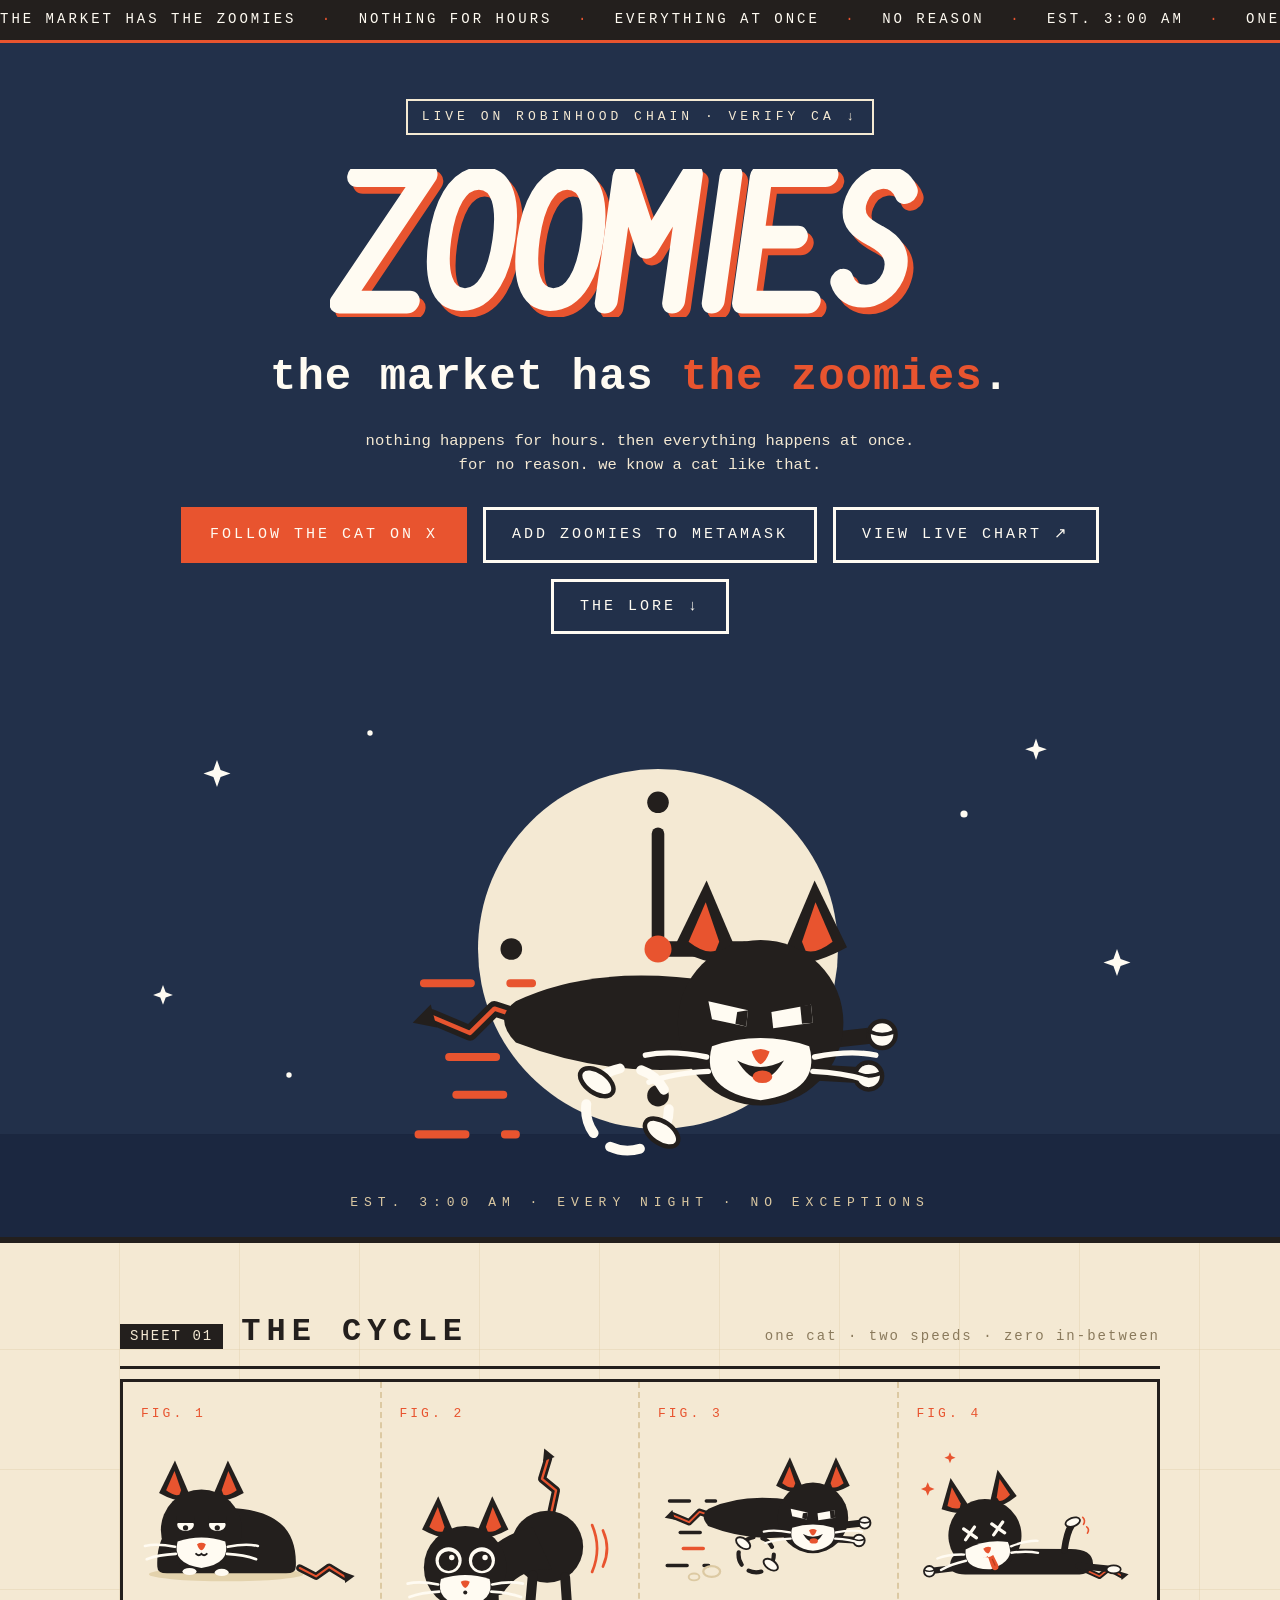
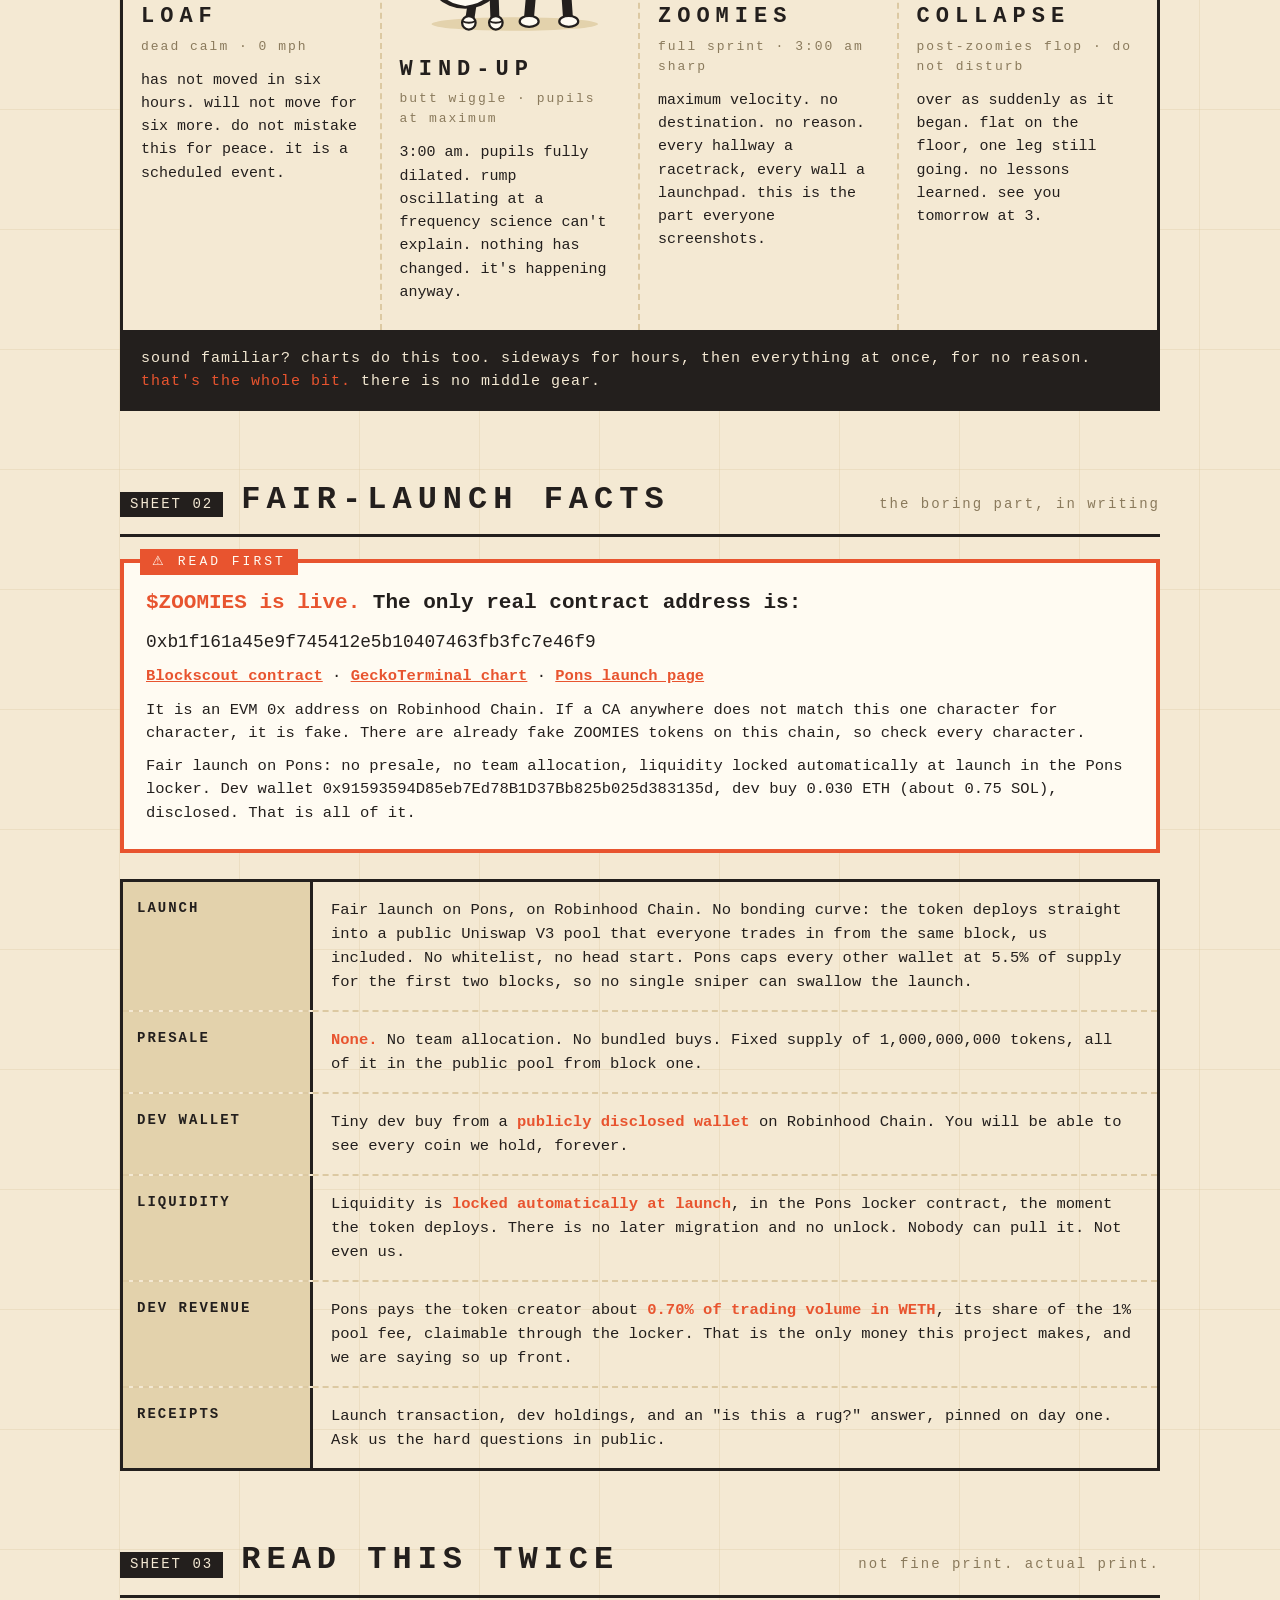
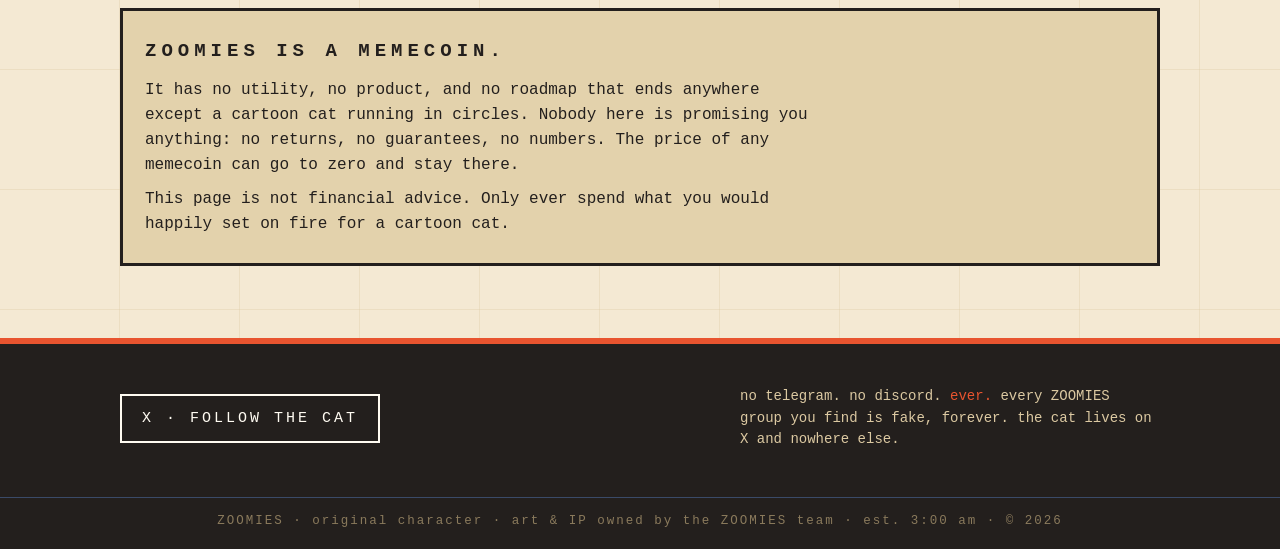
==== commit a5a42483: "Add MetaMask token import and live chart" ====
--- a/index.html
+++ b/index.html
@@ -4,10 +4,15 @@
 <meta charset="utf-8">
 <meta name="viewport" content="width=device-width, initial-scale=1">
 <title>ZOOMIES · the market has the zoomies</title>
-<meta name="description" content="ZOOMIES: a cat that inexplicably sprints at full speed at 3am. Dead calm or maximum velocity, no in-between. Pre-launch: the token does not exist yet.">
+<meta name="description" content="ZOOMIES: a cat that inexplicably sprints at full speed at 3am. Dead calm or maximum velocity, no in-between. Live on Robinhood Chain.">
 <meta property="og:title" content="ZOOMIES · the market has the zoomies">
-<meta property="og:description" content="A cat that inexplicably sprints at full speed at 3am. Pre-launch: the token does not exist yet. Anyone selling you $ZOOMIES today is scamming you.">
-<link rel="icon" href="data:image/svg+xml,%3Csvg xmlns='http://www.w3.org/2000/svg' viewBox='0 0 100 100'%3E%3Crect width='100' height='100' fill='%23E8542F'/%3E%3Ccircle cx='50' cy='52' r='42' fill='%23F4E9D3'/%3E%3Cpath d='M28 40 L37 18 L48 37 Z' fill='%23231F1D'/%3E%3Cpath d='M72 40 L63 18 L52 37 Z' fill='%23231F1D'/%3E%3Ccircle cx='50' cy='60' r='27' fill='%23231F1D'/%3E%3Ccircle cx='41' cy='56' r='7' fill='%23FFFBF2'/%3E%3Ccircle cx='59' cy='56' r='7' fill='%23FFFBF2'/%3E%3Ccircle cx='41' cy='57' r='5' fill='%23231F1D'/%3E%3Ccircle cx='59' cy='57' r='5' fill='%23231F1D'/%3E%3C/svg%3E">
+<meta property="og:description" content="A cat that inexplicably sprints at full speed at 3am. Live on Robinhood Chain. Check the official contract address before doing anything.">
+<meta property="og:url" content="https://zoomiesthecat.github.io/">
+<meta property="og:image" content="https://zoomiesthecat.github.io/assets/zoomies-token-logo.png">
+<meta name="twitter:card" content="summary">
+<meta name="twitter:image" content="https://zoomiesthecat.github.io/assets/zoomies-token-logo.png">
+<link rel="canonical" href="https://zoomiesthecat.github.io/">
+<link rel="icon" type="image/png" href="/assets/zoomies-token-logo.png">
 <style>
   :root{
     --ink:#231F1D;
@@ -105,7 +110,9 @@
     border:3px solid var(--milk);
     color:var(--milk);
     background:transparent;
-  }
+    cursor:pointer;
+  }
+  .btn:disabled{cursor:progress;opacity:.72}
   .btn--solid{background:var(--signal);border-color:var(--signal);color:var(--milk)}
   .btn--solid:hover{background:var(--milk);color:var(--signal)}
   .btn:hover{background:var(--milk);color:var(--night)}
@@ -216,6 +223,7 @@
   .scam-warning p{font-size:clamp(17px,2.4vw,21px);font-weight:bold;line-height:1.5}
   .scam-warning p+p{margin-top:10px;font-weight:normal;font-size:15.5px}
   .scam-warning .no-token{color:var(--signal)}
+  .scam-warning a{color:var(--signal);font-weight:900}
   .facts{border:3px solid var(--ink)}
   .fact{
     display:grid;
@@ -288,6 +296,14 @@
     color:#8A7A5C;
     padding:14px 20px 18px;
   }
+  .wallet-status{
+    width:100%;
+    min-height:1.6em;
+    text-align:center;
+    color:var(--paper);
+    font-size:13px;
+    letter-spacing:1px;
+  }
 
   @media (max-width:560px){
     .fact{grid-template-columns:1fr}
@@ -338,7 +354,7 @@
 <body>
 
 <!-- ======================================================================
-     Canon art defs — copied verbatim from art/rubberhose/model-sheet.svg
+     Canon art defs: copied verbatim from art/rubberhose/model-sheet.svg
      (#ear #head #face-* #mitt #sock #tail #wheel) + banner wordmark.
      Referenced by every inline drawing below; never redrawn freehand.
 ====================================================================== -->
@@ -449,7 +465,7 @@
 <header class="hero">
   <div class="hero__inner">
     <div style="text-align:center">
-      <a class="hero__badge" href="#facts">PRE-LAUNCH · NO TOKEN YET · READ WHY ↓</a>
+      <a class="hero__badge" href="#facts">LIVE ON ROBINHOOD CHAIN · VERIFY CA ↓</a>
     </div>
 
     <div class="hero__wordmark" role="img" aria-label="ZOOMIES">
@@ -466,7 +482,10 @@
 
     <nav class="hero__cta" aria-label="Primary">
       <a class="btn btn--solid" href="https://x.com/zoomiesthecat" rel="me noopener" target="_blank">follow the cat on&nbsp;X</a>
+      <button class="btn" id="add-to-metamask" type="button" aria-describedby="wallet-status">add ZOOMIES to MetaMask</button>
+      <a class="btn" href="https://www.geckoterminal.com/robinhood/pools/0x5b5ed5ea70a4d226e1850e0e5ba94eaaf3d9b418" rel="noopener" target="_blank">view live chart ↗</a>
       <a class="btn" href="#cycle">the lore ↓</a>
+      <p class="wallet-status" id="wallet-status" role="status" aria-live="polite"></p>
     </nav>
   </div>
 
@@ -669,6 +688,7 @@
   <div class="scam-warning">
     <p><span class="no-token">$ZOOMIES is live.</span> The only real contract address is:</p>
     <p style="font-family:monospace;font-size:1.05em;word-break:break-all;user-select:all"><code>0xb1f161a45e9f745412e5b10407463fb3fc7e46f9</code></p>
+    <p><a href="https://robinhoodchain.blockscout.com/token/0xb1f161a45e9f745412e5b10407463fb3fc7e46f9" rel="noopener" target="_blank">Blockscout contract</a> · <a href="https://www.geckoterminal.com/robinhood/pools/0x5b5ed5ea70a4d226e1850e0e5ba94eaaf3d9b418" rel="noopener" target="_blank">GeckoTerminal chart</a> · <a href="https://www.ponsfamily.com/launchpad/0xb1f161a45e9f745412e5b10407463fb3fc7e46f9" rel="noopener" target="_blank">Pons launch page</a></p>
     <p>It is an EVM 0x address on Robinhood Chain. If a CA anywhere does not match this one character for character, it is fake. There are already fake ZOOMIES tokens on this chain, so check every character.</p>
     <p>Fair launch on Pons: no presale, no team allocation, liquidity locked automatically at launch in the Pons locker. Dev wallet 0x91593594D85eb7Ed78B1D37Bb825b025d383135d, dev buy 0.030 ETH (about 0.75 SOL), disclosed. That is all of it.</p>
   </div>
@@ -727,5 +747,61 @@
   <p class="foot__legal">ZOOMIES · original character · art &amp; IP owned by the ZOOMIES team · est. 3:00 am · © 2026</p>
 </footer>
 
+<script>
+  (() => {
+    const addButton = document.getElementById('add-to-metamask');
+    const status = document.getElementById('wallet-status');
+    const chain = {
+      chainId: '0x1237',
+      chainName: 'Robinhood Chain',
+      nativeCurrency: { name: 'Ether', symbol: 'ETH', decimals: 18 },
+      rpcUrls: ['https://rpc.mainnet.chain.robinhood.com'],
+      blockExplorerUrls: ['https://robinhoodchain.blockscout.com']
+    };
+    const token = {
+      address: '0xb1f161a45e9f745412e5b10407463fb3fc7e46f9',
+      symbol: 'ZOOMIES',
+      decimals: 18,
+      image: 'https://zoomiesthecat.github.io/assets/zoomies-token-logo.png'
+    };
+
+    const updateStatus = message => { status.textContent = message; };
+    const setBusy = busy => {
+      addButton.disabled = busy;
+      addButton.textContent = busy ? 'opening MetaMask...' : 'add ZOOMIES to MetaMask';
+    };
+
+    async function ensureRobinhoodChain(provider) {
+      try {
+        await provider.request({ method: 'wallet_switchEthereumChain', params: [{ chainId: chain.chainId }] });
+      } catch (error) {
+        if (error && error.code !== 4902) throw error;
+        await provider.request({ method: 'wallet_addEthereumChain', params: [chain] });
+        await provider.request({ method: 'wallet_switchEthereumChain', params: [{ chainId: chain.chainId }] });
+      }
+    }
+
+    addButton.addEventListener('click', async () => {
+      const provider = window.ethereum;
+      if (!provider || typeof provider.request !== 'function') {
+        updateStatus('MetaMask extension not found. Install or open MetaMask, then try again.');
+        return;
+      }
+
+      setBusy(true);
+      updateStatus('Confirm Robinhood Chain, then confirm ZOOMIES in MetaMask.');
+      try {
+        await ensureRobinhoodChain(provider);
+        const added = await provider.request({ method: 'wallet_watchAsset', params: { type: 'ERC20', options: token } });
+        updateStatus(added ? 'ZOOMIES added to MetaMask.' : 'MetaMask did not add ZOOMIES. You can import the contract address manually.');
+      } catch (error) {
+        updateStatus(error && error.code === 4001 ? 'MetaMask request cancelled.' : 'MetaMask could not complete the request. Try again or import the contract address manually.');
+      } finally {
+        setBusy(false);
+      }
+    });
+  })();
+</script>
+
 </body>
 </html>
